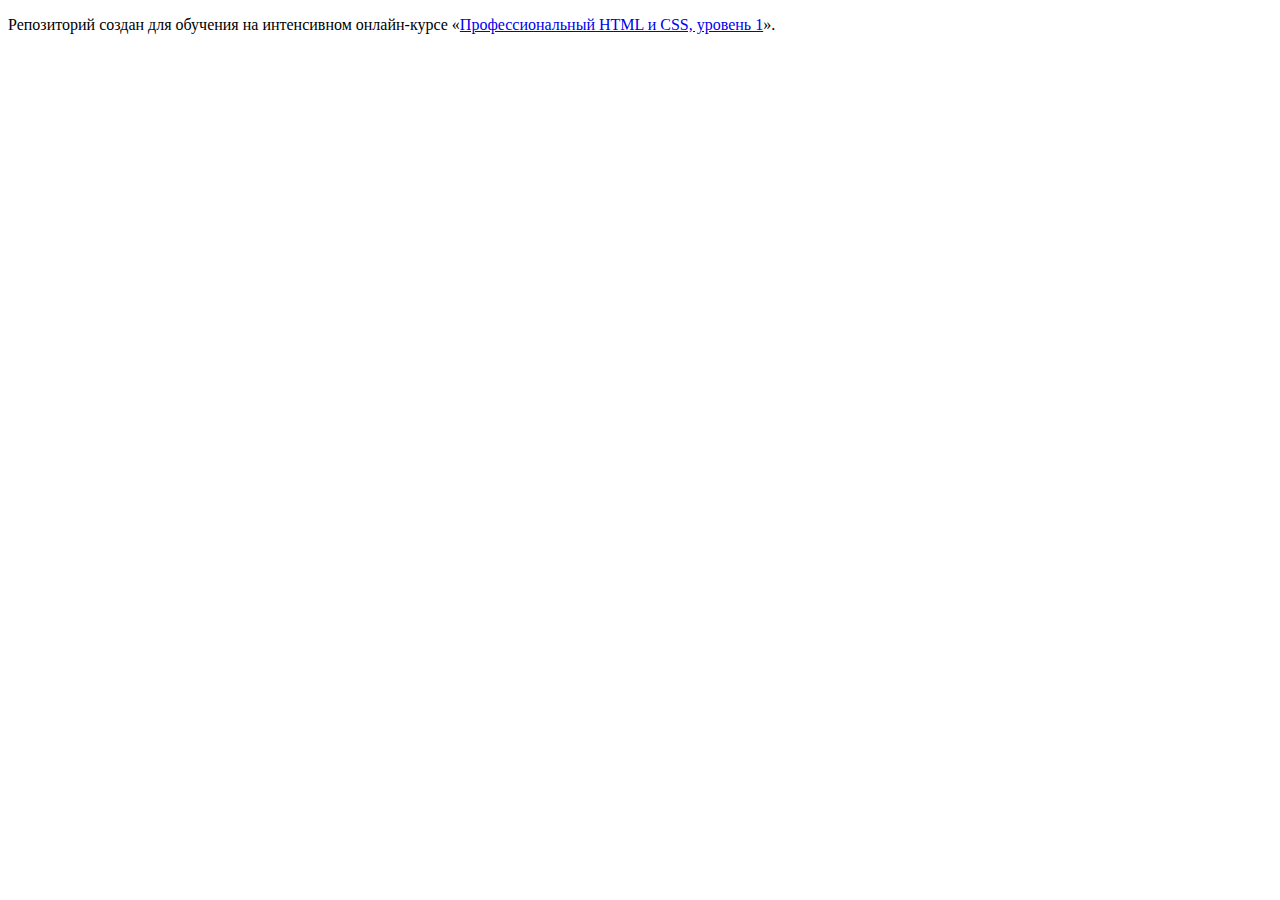
==== index.html @ 022cfa1a ":hatching_chick:" ====
<!DOCTYPE html>
<html lang="ru">
  <head>
    <meta charset="utf-8">
    <title>HTML Academy: Девайс</title>
  </head>
  <body>

    <p>Репозиторий создан для обучения на интенсивном онлайн‑курсе «<a href="https://htmlacademy.ru/intensive/htmlcss">Профессиональный HTML и CSS, уровень 1</a>».</p>

  </body>
</html>
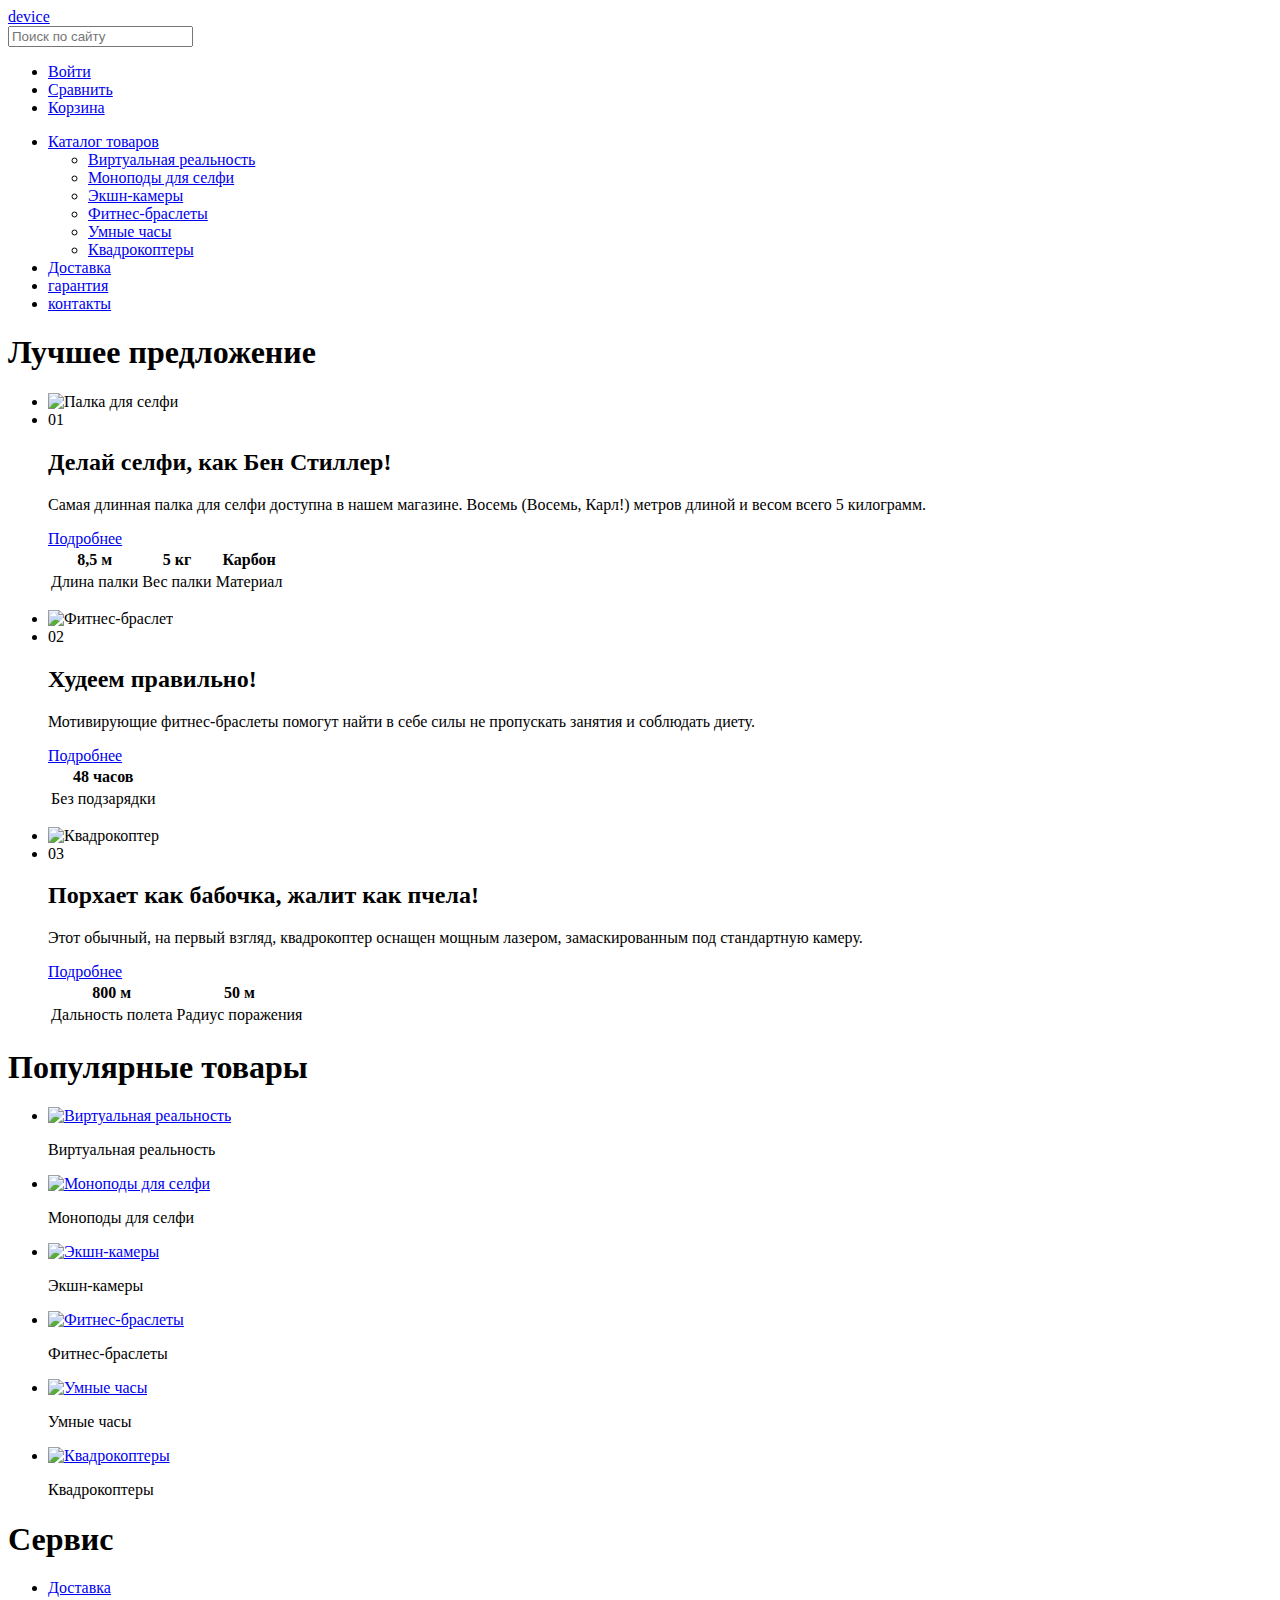
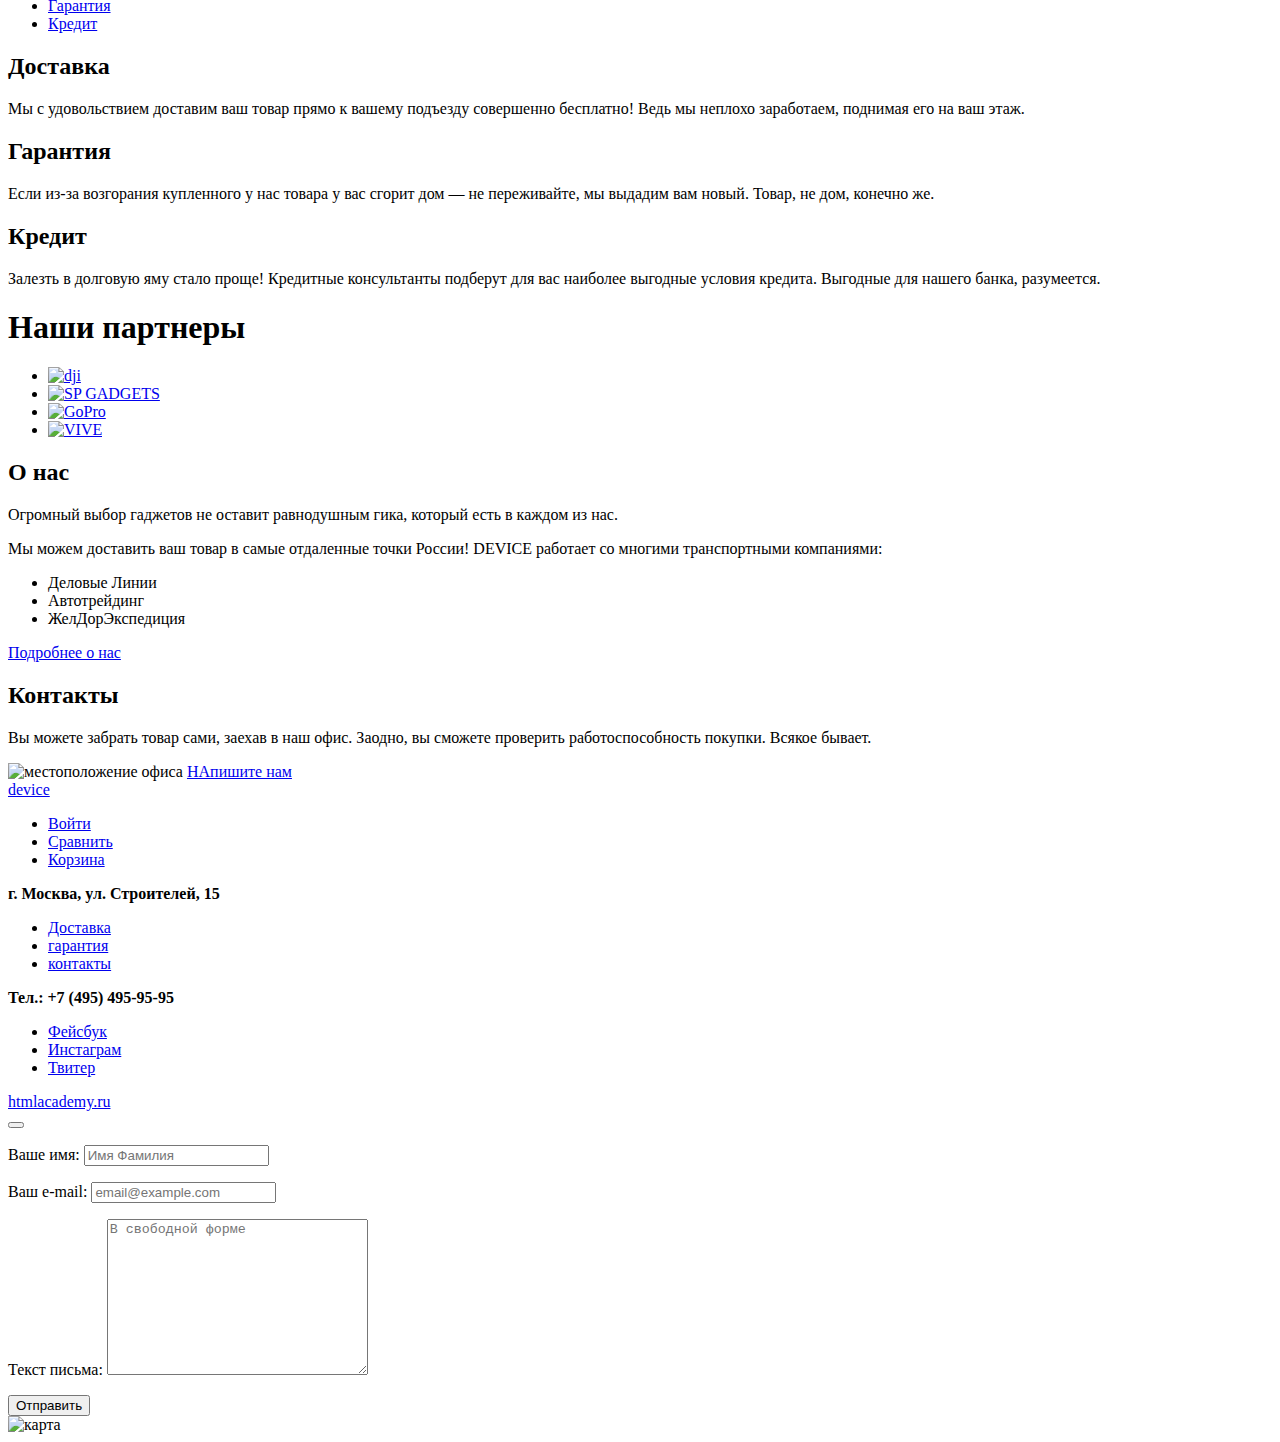
==== commit 69a0d205: "Сделал разметку главной страницы" ====
--- a/index.html
+++ b/index.html
@@ -1,12 +1,347 @@
 <!DOCTYPE html>
 <html lang="ru">
-  <head>
-    <meta charset="utf-8">
-    <title>HTML Academy: Девайс</title>
-  </head>
-  <body>
-
-    <p>Репозиторий создан для обучения на интенсивном онлайн‑курсе «<a href="https://htmlacademy.ru/intensive/htmlcss">Профессиональный HTML и CSS, уровень 1</a>».</p>
-
-  </body>
-</html>
+
+<head>
+  <meta charset="utf-8">
+  <title>HTML Academy: Девайс</title>
+</head>
+
+<body>
+  <header class="main-header">
+    <a class="main-header-logo" href="#">device</a>
+    <form class="header-seach" action="" method="POST">
+      <input type="search" name="search" placeholder="Поиск по сайту">
+    </form>
+    <div class="user-navigation-wrapper">
+      <ul class="user-navigation">
+        <li>
+          <a href="#">Войти</a>
+        </li>
+        <li>
+          <a href="#">Сравнить</a>
+        </li>
+        <li>
+          <a href="#">Корзина</a>
+        </li>
+      </ul>
+    </div>
+    <nav class="main-navigation">
+      <ul class="site-navigation">
+        <li>
+          <a href="catalog.html">Каталог товаров</a>
+          <div class="menu-catalog-wrapper">
+            <ul class="menu-catalog-list">
+              <li>
+                <a href="#">Виртуальная реальность</a>
+              </li>
+              <li>
+                <a href="#">Моноподы для селфи</a>
+              </li>
+              <li>
+                <a href="#">Экшн-камеры</a>
+              </li>
+            </ul>
+            <ul class="menu-catalog-list">
+              <li>
+                <a href="#">Фитнес-браслеты</a>
+              </li>
+              <li>
+                <a href="#">Умные часы</a>
+              </li>
+            </ul>
+            <ul class="menu-catalog-list">
+              <li>
+                <a href="#">Квадрокоптеры</a>
+              </li>
+            </ul>
+          </div>
+        </li>
+        <li>
+          <a href="delivery.html">Доставка</a>
+        </li>
+        <li>
+          <a href="warranty.html">гарантия</a>
+        </li>
+        <li>
+          <a href="contacts.html">контакты</a>
+        </li>
+      </ul>
+    </nav>
+  </header>
+  <main class="container">
+    <section class="best-offer">
+      <h1 class="visually-hidden">Лучшее предложение</h1>
+      <div class="slider slide-one">
+        <ul class="slide-list">
+          <li class="slide-item">
+            <img src="" width="" height="" alt="Палка для селфи">
+          </li>
+          <li class="slide-item">
+            <span class="slide-number">01</span>
+            <h2>Делай селфи, как Бен Стиллер! </h2>
+            <p>Самая длинная палка для селфи доступна в нашем магазине. Восемь (Восемь, Карл!) метров длиной и весом всего 5
+              килограмм.
+            </p>
+            <a class="button" href="#">Подробнее</a>
+            <table class="slide-item-options">
+              <tr>
+                <th>8,5 м</th>
+                <th>5 кг</th>
+                <th>Карбон</th>
+              </tr>
+              <tr>
+                <td>Длина палки</td>
+                <td>Вес палки</td>
+                <td>Материал</td>
+              </tr>
+            </table>
+          </li>
+        </ul>
+      </div>
+      <div class="slider slide-two">
+        <ul class="slide-list">
+          <li class="slide-item">
+            <img src="" width="" height="" alt="Фитнес-браслет">
+          </li>
+          <li class="slide-item">
+            <span class="slide-number">02</span>
+            <h2>Худеем правильно!</h2>
+            <p>Мотивирующие фитнес-браслеты помогут найти в себе силы не пропускать занятия и соблюдать диету.</p>
+            <a class="button" href="#">Подробнее</a>
+            <table class="slide-item-options">
+              <tr>
+                <th>48 часов</th>
+              </tr>
+              <tr>
+                <td>Без подзарядки</td>
+              </tr>
+            </table>
+          </li>
+        </ul>
+      </div>
+      <div class="slider slide-three">
+        <ul class="slide-list">
+          <li class="slide-item">
+            <img src="" width="" height="" alt="Квадрокоптер">
+          </li>
+          <li class="slide-item">
+            <span class="slide-number">03</span>
+            <h2>Порхает как бабочка, жалит как пчела!</h2>
+            <p>Этот обычный, на первый взгляд, квадрокоптер оснащен мощным лазером, замаскированным под стандартную камеру.</p>
+            <a class="button" href="#">Подробнее</a>
+            <table class="slide-item-options">
+              <tr>
+                <th>800 м</th>
+                <th>50 м</th>
+              </tr>
+              <tr>
+                <td>Дальность полета</td>
+                <td>Радиус поражения</td>
+              </tr>
+            </table>
+          </li>
+        </ul>
+      </div>
+    </section>
+    <section class="popular-products">
+      <h1 class="visually-hidden">Популярные товары</h1>
+      <ul class="popular-products-list">
+        <li class="popular-products-item">
+          <a class="popular-products-icon" href="#">
+            <img src="" width="" height="" alt="Виртуальная реальность">
+          </a>
+          <p>Виртуальная реальность</p>
+        </li>
+        <li class="popular-products-item">
+          <a class="popular-products-icon" href="#">
+            <img src="" width="" height="" alt="Моноподы для селфи">
+          </a>
+          <p>Моноподы для селфи</p>
+        </li>
+        <li class="popular-products-item">
+          <a class="popular-products-icon" href="#">
+            <img src="" width="" height="" alt="Экшн-камеры">
+          </a>
+          <p>Экшн-камеры</p>
+        </li>
+        <li class="popular-products-item">
+          <a class="popular-products-icon" href="#">
+            <img src="" width="" height="" alt="Фитнес-браслеты">
+          </a>
+          <p>Фитнес-браслеты</p>
+        </li>
+        <li class="popular-products-item">
+          <a class="popular-products-icon" href="#">
+            <img src="" width="" height="" alt="Умные часы">
+          </a>
+          <p>Умные часы</p>
+        </li>
+        <li class="popular-products-item">
+          <a class="popular-products-icon" href="#">
+            <img src="" width="" height="" alt="Квадрокоптеры">
+          </a>
+          <p>Квадрокоптеры</p>
+        </li>
+      </ul>
+    </section>
+
+    <section class="services">
+      <h1 class="visually-hidden">Сервис</h1>
+      <ul class="services-list">
+        <li>
+          <a class="button" href="#">Доставка</a>
+        </li>
+        <li>
+          <a class="button" href="#">Гарантия</a>
+        </li>
+        <li>
+          <a class="button" href="#">Кредит</a>
+        </li>
+      </ul>
+      <div class="services-slide delivery">
+        <h2>Доставка</h2>
+        <p>Мы с удовольствием доставим ваш товар прямо к вашему подъезду совершенно бесплатно! Ведь мы неплохо заработаем, поднимая
+          его на ваш этаж.</p>
+      </div>
+      <div class="services-slide warranty">
+        <h2>Гарантия</h2>
+        <p>Если из-за возгорания купленного у нас товара у вас сгорит дом — не переживайте, мы выдадим вам новый. Товар, не
+          дом, конечно же.</p>
+      </div>
+      <div class="services-slide credic">
+        <h2>Кредит</h2>
+        <p>Залезть в долговую яму стало проще! Кредитные консультанты подберут для вас наиболее выгодные условия кредита. Выгодные
+          для нашего банка, разумеется.</p>
+      </div>
+    </section>
+
+    <section class="partners">
+      <h1 class="visually-hidden">Наши партнеры</h1>
+      <ul class="partners-list">
+        <li>
+          <a href="#">
+            <img src="" width="" height="" alt="dji">
+          </a>
+        </li>
+        <li>
+          <a href="#">
+            <img src="" width="" height="" alt="SP GADGETS">
+          </a>
+        </li>
+        <li>
+          <a href="#">
+            <img src="" width="" height="" alt="GoPro">
+          </a>
+        </li>
+        <li>
+          <a href="#">
+            <img src="" width="" height="" alt="VIVE">
+          </a>
+        </li>
+      </ul>
+    </section>
+
+    <div class="index-column">
+      <section class="about-us">
+        <h2>О нас</h2>
+        <p>Огромный выбор гаджетов не оставит равнодушным гика, который есть в каждом из нас.</p>
+        <p>Мы можем доставить ваш товар в самые отдаленные точки России! DEVICE работает со многими транспортными компаниями:</p>
+        <ul class="about-us-delivery">
+          <li>Деловые Линии</li>
+          <li>Автотрейдинг</li>
+          <li>ЖелДорЭкспедиция</li>
+        </ul>
+        <a class="button" href="aboutus.html">Подробнее о нас</a>
+      </section>
+      <section class="contacts">
+        <h2>Контакты</h2>
+        <p>Вы можете забрать товар сами, заехав в наш офис. Заодно, вы сможете проверить работоспособность покупки. Всякое бывает.</p>
+        <img src="" width="" height="" alt="местоположение офиса">
+        <a class="button" href="contacts.html">НАпишите нам</a>
+      </section>
+    </div>
+
+    <footer class="main-footer">
+      <div class="footer-wrapper">
+        <a class="footer-logo" href="#">device</a>
+        <ul class="user-navigation-footer">
+          <li>
+            <a href="#">Войти</a>
+          </li>
+          <li>
+            <a href="#">Сравнить</a>
+          </li>
+          <li>
+            <a href="#">Корзина</a>
+          </li>
+        </ul>
+      </div>
+      <div class="footer-wrapper">
+        <b class="contacts-footer">г. Москва, ул. Строителей, 15</b>
+        <ul class="site-navigation-footer">
+          <li>
+            <a href="delivery.html">Доставка</a>
+          </li>
+          <li>
+            <a href="warranty.html">гарантия</a>
+          </li>
+          <li>
+            <a href="contacts.html">контакты</a>
+          </li>
+        </ul>
+        <b class="phone-footer">Тел.: +7 (495) 495-95-95</b>
+      </div>
+      <div class="footer-wrapper">
+        <span class="decorative-line"></span>
+        <ul>
+          <li>
+            <a class="social-button" href="#">
+              <span class="visually-hidden">Фейсбук</span>
+
+            </a>
+          </li>
+          <li>
+            <a class="social-button" href="#">
+              <span class="visually-hidden">Инстаграм</span>
+            </a>
+          </li>
+          <li>
+            <a class="social-button" href="#">
+              <span class="visually-hidden">Твитер</span>
+            </a>
+          </li>
+        </ul>
+        <a class="copyright-icon" href="https://htmlacademy.ru">htmlacademy.ru</a>
+      </div>
+
+    </footer>
+
+
+    <section class="modal modal-write-us">
+      <button type="submit"></button>
+      <form class="write-us" action="https://echos.htmlacademy.ru" method="POST">
+        <p>
+          <label for="name">Ваше имя:</label>
+          <input type="text" name="name" id="name" placeholder="Имя Фамилия">
+        </p>
+        <p>
+          <label for="email">Ваш e-mail:</label>
+          <input type="email" name="email" id="email" placeholder="email@example.com">
+        </p>
+        <p>
+          <label for="latter">Текст письма:</label>
+          <textarea name="latter" id="latter" cols="30" rows="10" placeholder="В свободной форме"></textarea>
+        </p>
+      </form>
+      <button class="button" type="submit">Отправить</button>
+    </section>
+
+    <section class="modal popup-map">
+      <img src="" width="" height="" alt="карта">
+    </section>
+
+
+  </main>
+</body>
+
+</html>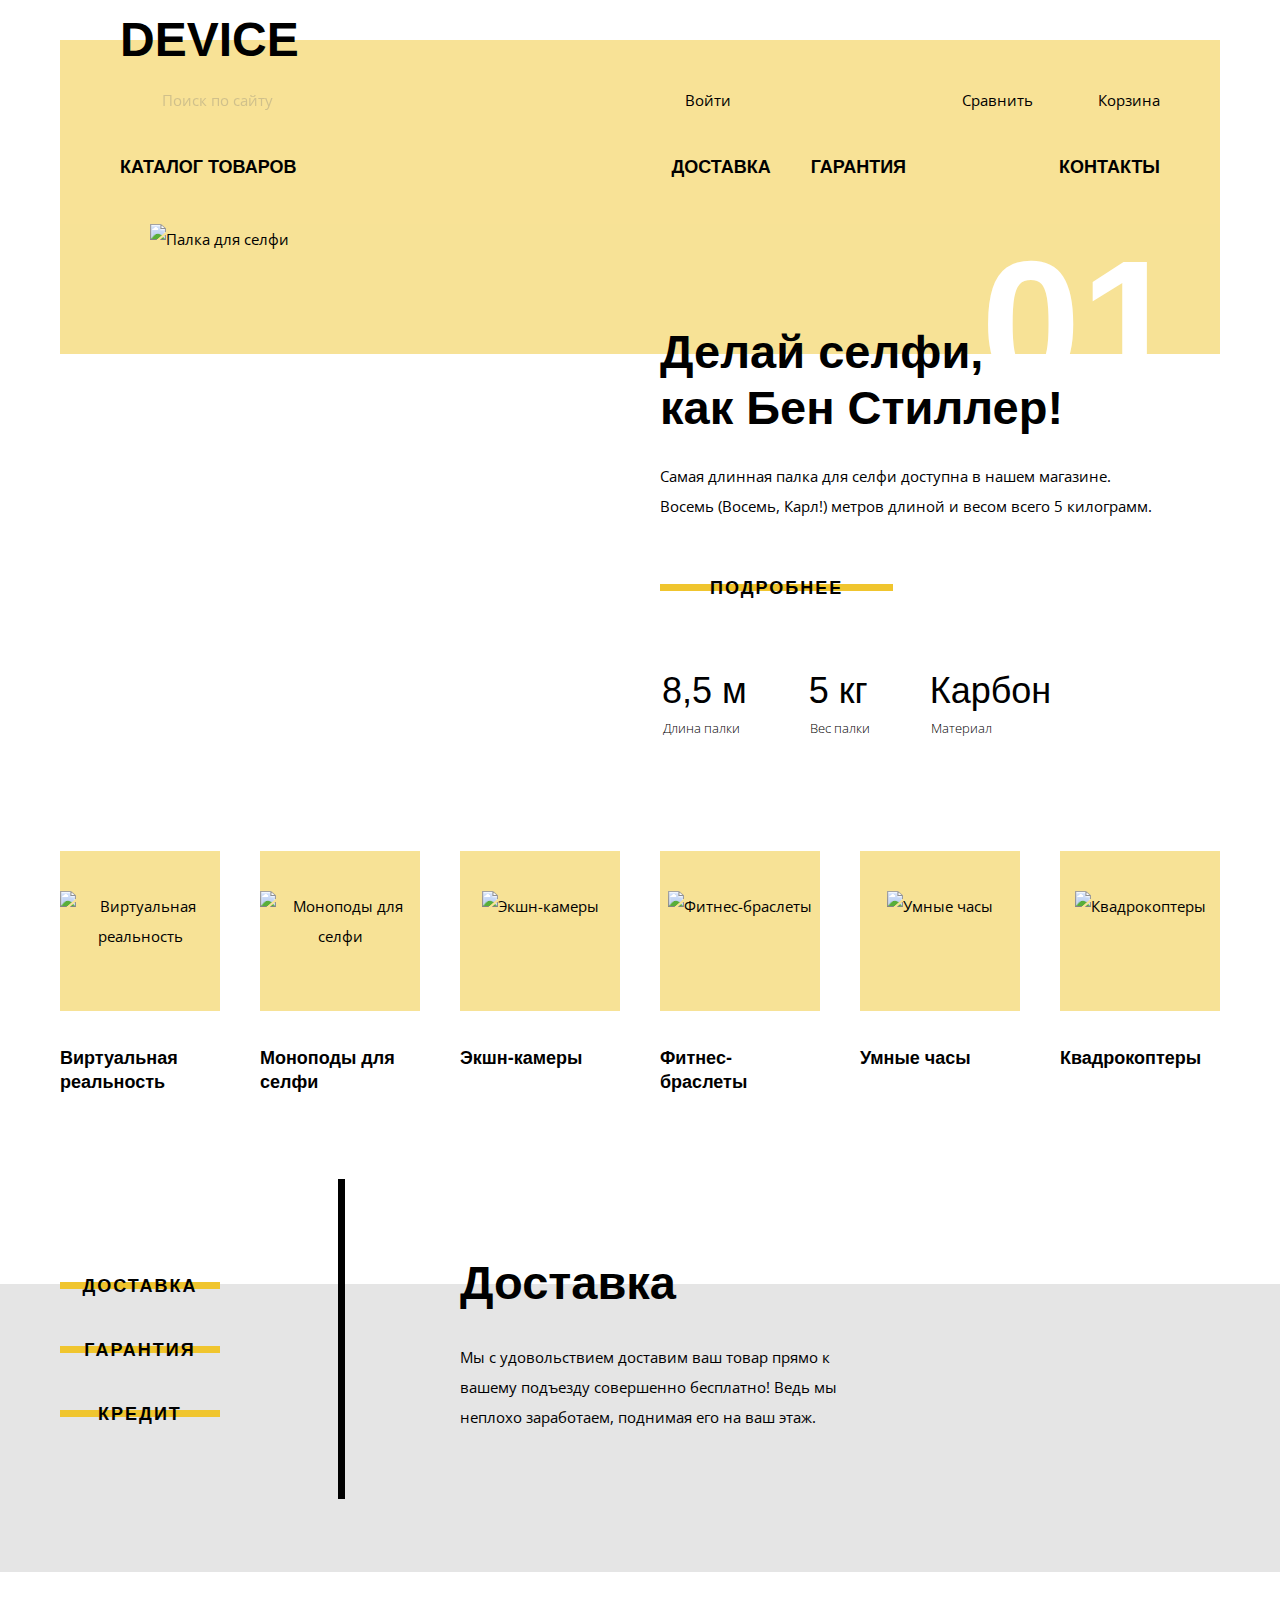
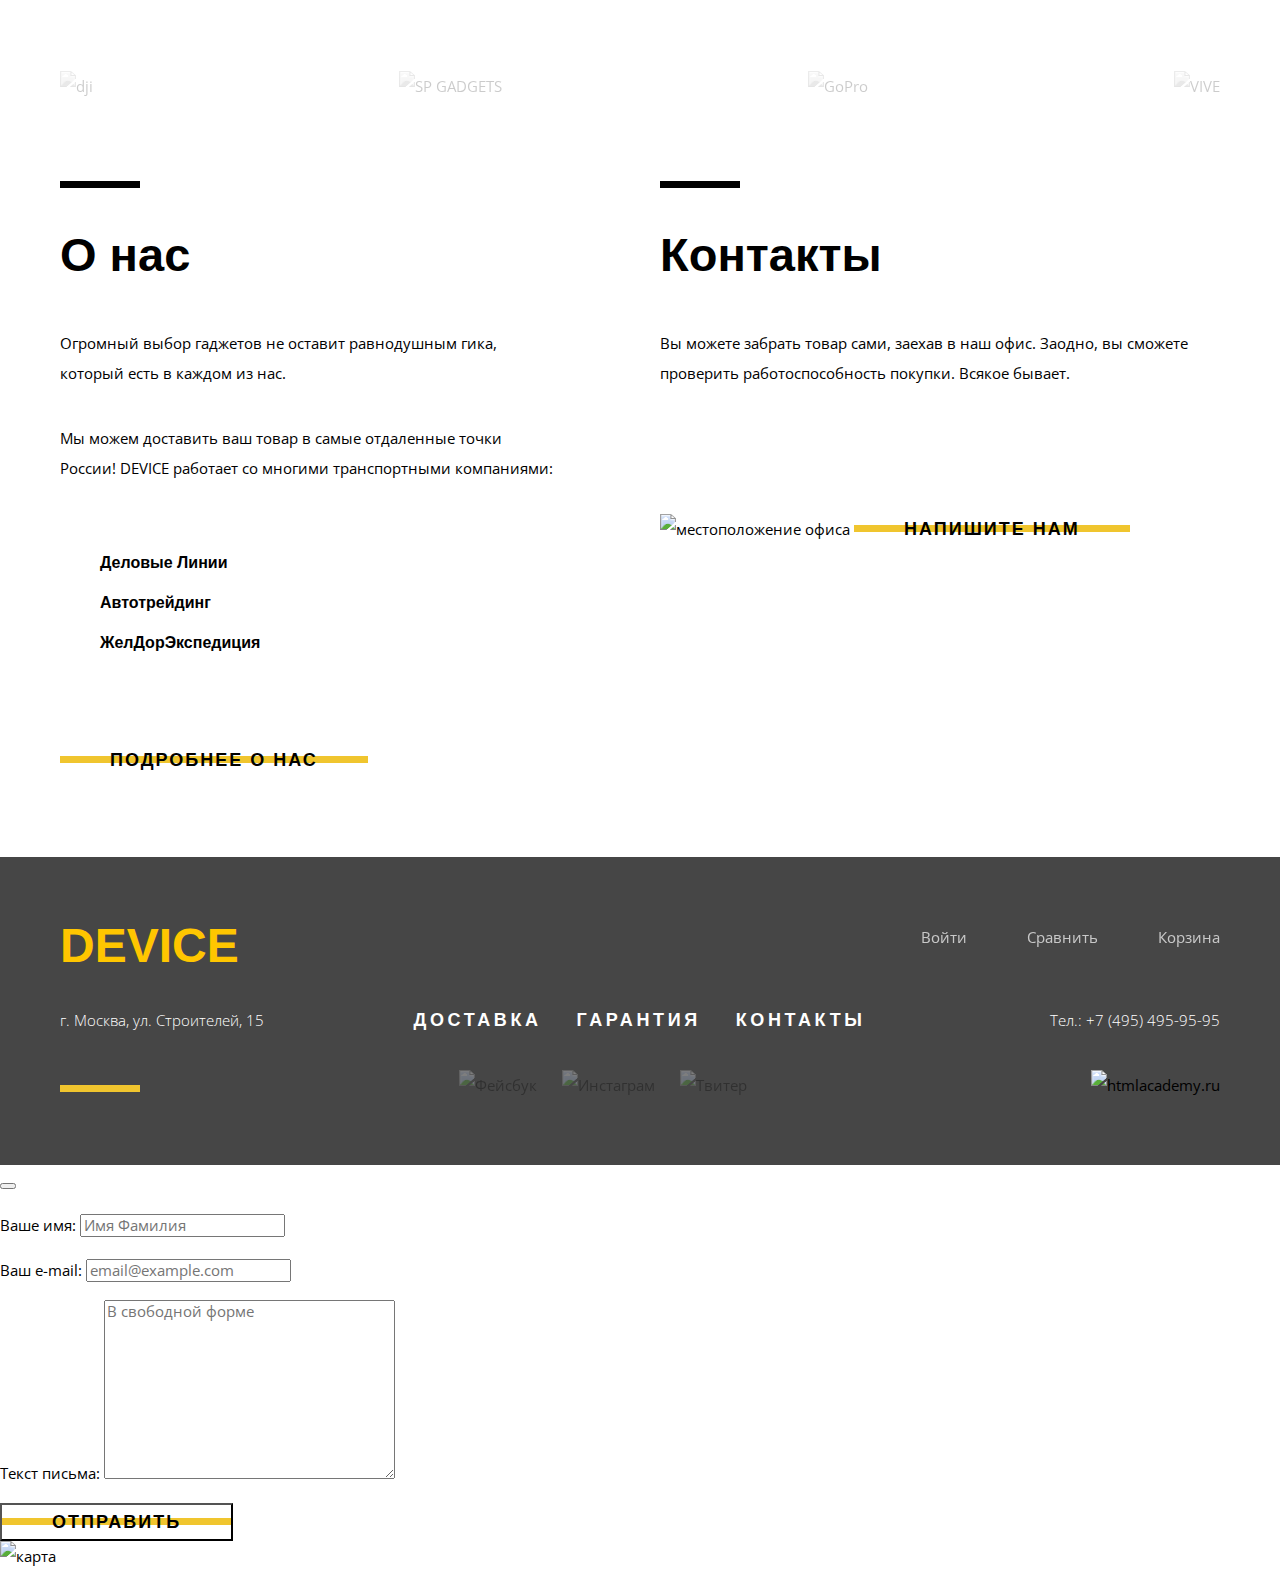
==== commit faa22e3c: "Сделал стилизацию каталога" ====
--- a/index.html
+++ b/index.html
@@ -4,81 +4,86 @@
 <head>
   <meta charset="utf-8">
   <title>HTML Academy: Девайс</title>
+  <link href="https://fonts.googleapis.com/css?family=Open+Sans:300,400&amp;subset=cyrillic" rel="stylesheet">
+  <link href="css/normalize.css" rel="stylesheet">
+  <link href="css/style.css" rel="stylesheet">
 </head>
 
 <body>
-  <header class="main-header">
-    <a class="main-header-logo" href="#">device</a>
-    <form class="header-seach" action="" method="POST">
-      <input type="search" name="search" placeholder="Поиск по сайту">
-    </form>
-    <div class="user-navigation-wrapper">
-      <ul class="user-navigation">
-        <li>
-          <a href="#">Войти</a>
-        </li>
-        <li>
-          <a href="#">Сравнить</a>
-        </li>
-        <li>
-          <a href="#">Корзина</a>
-        </li>
-      </ul>
-    </div>
-    <nav class="main-navigation">
-      <ul class="site-navigation">
-        <li>
-          <a href="catalog.html">Каталог товаров</a>
-          <div class="menu-catalog-wrapper">
-            <ul class="menu-catalog-list">
-              <li>
-                <a href="#">Виртуальная реальность</a>
-              </li>
-              <li>
-                <a href="#">Моноподы для селфи</a>
-              </li>
-              <li>
-                <a href="#">Экшн-камеры</a>
-              </li>
-            </ul>
-            <ul class="menu-catalog-list">
-              <li>
-                <a href="#">Фитнес-браслеты</a>
-              </li>
-              <li>
-                <a href="#">Умные часы</a>
-              </li>
-            </ul>
-            <ul class="menu-catalog-list">
-              <li>
-                <a href="#">Квадрокоптеры</a>
-              </li>
-            </ul>
-          </div>
-        </li>
-        <li>
-          <a href="delivery.html">Доставка</a>
-        </li>
-        <li>
-          <a href="warranty.html">гарантия</a>
-        </li>
-        <li>
-          <a href="contacts.html">контакты</a>
-        </li>
-      </ul>
-    </nav>
-  </header>
-  <main class="container">
-    <section class="best-offer">
-      <h1 class="visually-hidden">Лучшее предложение</h1>
-      <div class="slider slide-one">
-        <ul class="slide-list">
-          <li class="slide-item">
-            <img src="" width="" height="" alt="Палка для селфи">
-          </li>
-          <li class="slide-item">
-            <span class="slide-number">01</span>
-            <h2>Делай селфи, как Бен Стиллер! </h2>
+  <div class="container">
+    <header class="main-header">
+      <a class="main-header-logo">device</a>
+      <div class="user-navigation-wrapper">
+        <form class="header-seach" action="https://echos.htmlacademy.ru" method="POST">
+          <input type="search" name="search" placeholder="Поиск по сайту">
+        </form>
+        <ul class="user-navigation">
+          <li>
+            <a href="#">Войти</a>
+          </li>
+          <li>
+            <a href="#">Сравнить</a>
+          </li>
+          <li>
+            <a href="#">Корзина</a>
+          </li>
+        </ul>
+      </div>
+      <nav class="main-navigation">
+        <ul class="site-navigation">
+          <li class="menu">
+            <a href="catalog.html">Каталог товаров</a>
+            <div class="menu-catalog-wrapper">
+              <ul class="menu-catalog-list">
+                <li>
+                  <a href="catalog.html">Виртуальная реальность</a>
+                </li>
+                <li>
+                  <a href="catalog.html">Моноподы для селфи</a>
+                </li>
+                <li>
+                  <a href="catalog.html">Экшн-камеры</a>
+                </li>
+              </ul>
+              <ul class="menu-catalog-list">
+                <li>
+                  <a href="catalog.html">Фитнес-браслеты</a>
+                </li>
+                <li>
+                  <a href="catalog.html">Умные часы</a>
+                </li>
+              </ul>
+              <ul class="menu-catalog-list">
+                <li>
+                  <a href="catalog.html">Квадрокоптеры</a>
+                </li>
+              </ul>
+            </div>
+          </li>
+          <li>
+            <a href="delivery.html">Доставка</a>
+          </li>
+          <li>
+            <a href="warranty.html">гарантия</a>
+          </li>
+          <li>
+            <a href="contacts.html">контакты</a>
+          </li>
+        </ul>
+      </nav>
+    </header>
+    <main>
+      <h1 class="visually-hidden">Интернет магазин гаджетов</h1>
+      <section class="best-offer">
+        <h2 class="visually-hidden">Лучшее предложение</h2>
+        <div class="slider slide-one">
+          <div class="slide-item">
+            <img src="img/slider-1.jpeg" width="384" height="486" alt="Палка для селфи">
+          </div>
+          <div class="slide-item">
+            <span>01</span>
+            <h2>Делай селфи,
+              <br> как Бен Стиллер! </h2>
             <p>Самая длинная палка для селфи доступна в нашем магазине. Восемь (Восемь, Карл!) метров длиной и весом всего 5
               килограмм.
             </p>
@@ -95,17 +100,16 @@
                 <td>Материал</td>
               </tr>
             </table>
-          </li>
-        </ul>
-      </div>
-      <div class="slider slide-two">
-        <ul class="slide-list">
-          <li class="slide-item">
-            <img src="" width="" height="" alt="Фитнес-браслет">
-          </li>
-          <li class="slide-item">
+          </div>
+        </div>
+        <div class="slider slide-two">
+          <div class="slide-item">
+            <img src="img/slider-2.jpeg" width="345" height="485" alt="Фитнес-браслет">
+          </div>
+          <div class="slide-item">
             <span class="slide-number">02</span>
-            <h2>Худеем правильно!</h2>
+            <h2>Худеем
+              <br>правильно!</h2>
             <p>Мотивирующие фитнес-браслеты помогут найти в себе силы не пропускать занятия и соблюдать диету.</p>
             <a class="button" href="#">Подробнее</a>
             <table class="slide-item-options">
@@ -116,15 +120,13 @@
                 <td>Без подзарядки</td>
               </tr>
             </table>
-          </li>
-        </ul>
-      </div>
-      <div class="slider slide-three">
-        <ul class="slide-list">
-          <li class="slide-item">
-            <img src="" width="" height="" alt="Квадрокоптер">
-          </li>
-          <li class="slide-item">
+          </div>
+        </div>
+        <div class="slider slide-three">
+          <div class="slide-item">
+            <img src="img/slider-3.jpeg" width="526" height="334" alt="Квадрокоптер">
+          </div>
+          <div class="slide-item">
             <span class="slide-number">03</span>
             <h2>Порхает как бабочка, жалит как пчела!</h2>
             <p>Этот обычный, на первый взгляд, квадрокоптер оснащен мощным лазером, замаскированным под стандартную камеру.</p>
@@ -139,63 +141,65 @@
                 <td>Радиус поражения</td>
               </tr>
             </table>
-          </li>
-        </ul>
-      </div>
-    </section>
-    <section class="popular-products">
-      <h1 class="visually-hidden">Популярные товары</h1>
-      <ul class="popular-products-list">
-        <li class="popular-products-item">
-          <a class="popular-products-icon" href="#">
-            <img src="" width="" height="" alt="Виртуальная реальность">
-          </a>
-          <p>Виртуальная реальность</p>
-        </li>
-        <li class="popular-products-item">
-          <a class="popular-products-icon" href="#">
-            <img src="" width="" height="" alt="Моноподы для селфи">
-          </a>
-          <p>Моноподы для селфи</p>
-        </li>
-        <li class="popular-products-item">
-          <a class="popular-products-icon" href="#">
-            <img src="" width="" height="" alt="Экшн-камеры">
-          </a>
-          <p>Экшн-камеры</p>
-        </li>
-        <li class="popular-products-item">
-          <a class="popular-products-icon" href="#">
-            <img src="" width="" height="" alt="Фитнес-браслеты">
-          </a>
-          <p>Фитнес-браслеты</p>
-        </li>
-        <li class="popular-products-item">
-          <a class="popular-products-icon" href="#">
-            <img src="" width="" height="" alt="Умные часы">
-          </a>
-          <p>Умные часы</p>
-        </li>
-        <li class="popular-products-item">
-          <a class="popular-products-icon" href="#">
-            <img src="" width="" height="" alt="Квадрокоптеры">
-          </a>
-          <p>Квадрокоптеры</p>
-        </li>
-      </ul>
-    </section>
-
-    <section class="services">
-      <h1 class="visually-hidden">Сервис</h1>
+          </div>
+        </div>
+      </section>
+      <section class="popular-products">
+        <h2 class="visually-hidden">Популярные товары</h2>
+        <ul class="popular-products-list">
+          <li class="popular-products-item">
+            <a class="popular-products-icon" href="catalog.html">
+              <img src="svg/popular-1.svg" width="97" height="55" alt="Виртуальная реальность">
+            </a>
+            <p>Виртуальная реальность</p>
+          </li>
+          <li class="popular-products-item">
+            <a class="popular-products-icon" href="catalog.html">
+              <img src="svg/popular-2.svg" width="86" height="117" alt="Моноподы для селфи">
+            </a>
+            <p>Моноподы для селфи</p>
+          </li>
+          <li class="popular-products-item">
+            <a class="popular-products-icon" href="catalog.html">
+              <img src="svg/popular-3.svg" width="71" height="87" alt="Экшн-камеры">
+            </a>
+            <p>Экшн-камеры</p>
+          </li>
+          <li class="popular-products-item">
+            <a class="popular-products-icon" href="catalog.html">
+              <img src="svg/popular-4.svg" width="107" height="65" alt="Фитнес-браслеты">
+            </a>
+            <p>Фитнес-браслеты</p>
+          </li>
+          <li class="popular-products-item">
+            <a class="popular-products-icon" href="#">
+              <img src="svg/popular-5.svg" width="56" height="98" alt="Умные часы">
+            </a>
+            <p>Умные часы</p>
+          </li>
+          <li class="popular-products-item">
+            <a class="popular-products-icon" href="#">
+              <img src="svg/popular-6.svg" width="132" height="69" alt="Квадрокоптеры">
+            </a>
+            <p>Квадрокоптеры</p>
+          </li>
+        </ul>
+      </section>
+  </div>
+
+
+  <section class="services">
+    <h2 class="visually-hidden">Сервис</h2>
+    <div class="container services-wrapper">
       <ul class="services-list">
-        <li>
-          <a class="button" href="#">Доставка</a>
-        </li>
-        <li>
-          <a class="button" href="#">Гарантия</a>
-        </li>
-        <li>
-          <a class="button" href="#">Кредит</a>
+        <li class="services-item">
+          <a class="button" href="delivery.html">Доставка</a>
+        </li>
+        <li class="services-item">
+          <a class="button" href="warranty.html">Гарантия</a>
+        </li>
+        <li class="services-item">
+          <a class="button" href="credit.html">Кредит</a>
         </li>
       </ul>
       <div class="services-slide delivery">
@@ -213,39 +217,43 @@
         <p>Залезть в долговую яму стало проще! Кредитные консультанты подберут для вас наиболее выгодные условия кредита. Выгодные
           для нашего банка, разумеется.</p>
       </div>
-    </section>
-
+  </section>
+  <div class="container">
     <section class="partners">
-      <h1 class="visually-hidden">Наши партнеры</h1>
+      <h2 class="visually-hidden">Наши партнеры</h2>
       <ul class="partners-list">
         <li>
-          <a href="#">
-            <img src="" width="" height="" alt="dji">
+          <a href="www.dji.com">
+            <img class="partners-logo" src="img/logo1.png" width="260" height="100" alt="dji">
           </a>
         </li>
         <li>
-          <a href="#">
-            <img src="" width="" height="" alt="SP GADGETS">
+          <a href="http://www.sp-gadgets.com/">
+            <img class="partners-logo" src="img/logo2.png" width="260" height="100" alt="SP GADGETS">
           </a>
         </li>
         <li>
-          <a href="#">
-            <img src="" width="" height="" alt="GoPro">
+          <a href="gopro.com">
+            <img class="partners-logo" src="img/logo3.png" width="260" height="100" alt="GoPro">
           </a>
         </li>
         <li>
-          <a href="#">
-            <img src="" width="" height="" alt="VIVE">
+          <a href="https://www.vive.com">
+            <img class="partners-logo" src="img/logo4.png" width="260" height="100" alt="VIVE">
           </a>
         </li>
       </ul>
     </section>
-
+  </div>
+
+  <div class="container">
     <div class="index-column">
       <section class="about-us">
         <h2>О нас</h2>
-        <p>Огромный выбор гаджетов не оставит равнодушным гика, который есть в каждом из нас.</p>
-        <p>Мы можем доставить ваш товар в самые отдаленные точки России! DEVICE работает со многими транспортными компаниями:</p>
+        <p>Огромный выбор гаджетов не оставит равнодушным гика,
+          <br> который есть в каждом из нас.</p>
+        <p>Мы можем доставить ваш товар в самые отдаленные точки
+          <br> России! DEVICE работает со многими транспортными компаниями:</p>
         <ul class="about-us-delivery">
           <li>Деловые Линии</li>
           <li>Автотрейдинг</li>
@@ -255,15 +263,19 @@
       </section>
       <section class="contacts">
         <h2>Контакты</h2>
-        <p>Вы можете забрать товар сами, заехав в наш офис. Заодно, вы сможете проверить работоспособность покупки. Всякое бывает.</p>
-        <img src="" width="" height="" alt="местоположение офиса">
+        <p>Вы можете забрать товар сами, заехав в наш офис. Заодно, вы сможете проверить работоспособность покупки. Всякое бывает.
+        </p>
+        <img src="img/map.jpeg" width="560" height="222" alt="местоположение офиса">
         <a class="button" href="contacts.html">НАпишите нам</a>
       </section>
     </div>
-
-    <footer class="main-footer">
+  </div>
+  </main>
+
+  <footer class="main-footer">
+    <div class="container">
       <div class="footer-wrapper">
-        <a class="footer-logo" href="#">device</a>
+        <a class="footer-logo" href="index.html">device</a>
         <ul class="user-navigation-footer">
           <li>
             <a href="#">Войти</a>
@@ -293,55 +305,57 @@
       </div>
       <div class="footer-wrapper">
         <span class="decorative-line"></span>
-        <ul>
+        <ul class="social">
           <li>
             <a class="social-button" href="#">
               <span class="visually-hidden">Фейсбук</span>
-
+              <img src="svg/fb.svg" width="32" height="32" alt="Фейсбук">
             </a>
           </li>
           <li>
             <a class="social-button" href="#">
               <span class="visually-hidden">Инстаграм</span>
+              <img src="svg/instagram.svg" width="32" height="32" alt="Инстаграм">
             </a>
           </li>
           <li>
             <a class="social-button" href="#">
               <span class="visually-hidden">Твитер</span>
-            </a>
-          </li>
-        </ul>
-        <a class="copyright-icon" href="https://htmlacademy.ru">htmlacademy.ru</a>
-      </div>
-
-    </footer>
-
-
-    <section class="modal modal-write-us">
-      <button type="submit"></button>
-      <form class="write-us" action="https://echos.htmlacademy.ru" method="POST">
-        <p>
-          <label for="name">Ваше имя:</label>
-          <input type="text" name="name" id="name" placeholder="Имя Фамилия">
-        </p>
-        <p>
-          <label for="email">Ваш e-mail:</label>
-          <input type="email" name="email" id="email" placeholder="email@example.com">
-        </p>
-        <p>
-          <label for="latter">Текст письма:</label>
-          <textarea name="latter" id="latter" cols="30" rows="10" placeholder="В свободной форме"></textarea>
-        </p>
-      </form>
-      <button class="button" type="submit">Отправить</button>
-    </section>
-
-    <section class="modal popup-map">
-      <img src="" width="" height="" alt="карта">
-    </section>
-
-
-  </main>
+              <img src="svg/twitter.svg" width="32" height="32" alt="Твитер">
+            </a>
+          </li>
+        </ul>
+        <a class="copyright-icon" href="https://htmlacademy.ru/intensive/htmlcss">
+          <img src="svg/logo-html.svg" width="27" height="35" alt="htmlacademy.ru">
+        </a>
+      </div>
+    </div>
+  </footer>
+
+
+
+  <section class="modal modal-write-us">
+    <button type="submit"></button>
+    <form class="write-us" action="https://echos.htmlacademy.ru" method="POST">
+      <p>
+        <label for="name">Ваше имя:</label>
+        <input type="text" name="name" id="name" placeholder="Имя Фамилия">
+      </p>
+      <p>
+        <label for="email">Ваш e-mail:</label>
+        <input type="email" name="email" id="email" placeholder="email@example.com">
+      </p>
+      <p>
+        <label for="latter">Текст письма:</label>
+        <textarea name="latter" id="latter" cols="30" rows="10" placeholder="В свободной форме"></textarea>
+      </p>
+    </form>
+    <button class="button" type="submit">Отправить</button>
+  </section>
+
+  <section class="modal popup-map">
+    <img src="" width="" height="" alt="карта">
+  </section>
 </body>
 
 </html>--- a/css/style.css
+++ b/css/style.css
@@ -0,0 +1,1362 @@
+body {
+    margin: 0;
+    padding: 0;
+
+    font-family: "Open Sans", "Arial", sans-serif;
+    font-size: 15px;
+    line-height: 30px;
+    font-weight: 400;
+    color: #000000;
+}
+
+a {
+    color: #000000;
+    text-decoration: none;
+}
+
+img {
+max-width: 100%;
+height: auto;
+}
+
+@font-face {
+    font-family: "Gilroy"; /* Гарнитура шрифта */
+    src: url(../fonts/gilroy/Gilroylight.ttf);
+    font-weight: 300; /* Путь к файлу со шрифтом */
+   }
+
+@font-face {
+    font-family: "Gilroy"; /* Гарнитура шрифта */
+    src: url(../fonts/gilroy/Gilroyextrabold.ttf); /* Путь к файлу со шрифтом */
+    font-weight: 700;
+}
+
+.visually-hidden:not(:focus):not(:active),
+input[type="checkbox"].visually-hidden,
+input[type="radio"].visually-hidden {
+position: absolute;
+
+width: 1px;
+height: 1px;
+margin: -1px;
+border: 0;
+padding: 0;
+
+white-space: nowrap;
+
+clip-path: inset(100%);
+clip:rect(0 0 0 0);
+overflow: hidden;
+}
+
+.container {
+    width: 1160px;
+    margin: 0 auto;
+    padding: 0 10px;
+}
+
+.button {
+    position: relative;
+    display: inline-block;
+    margin: 0;
+    padding: 5px 50px;
+
+    z-index: 1;
+
+    font-family: "Gilroy", "Arial", sans-serif;
+    font-size: 18px;
+    line-height: 24px;
+    letter-spacing: 2px;
+    font-weight: 700;
+    text-transform: uppercase; 
+
+    background: linear-gradient(transparent 13px, #f0c52e 13px, #f0c52e 20px, transparent 20px );
+}
+
+
+.button:hover {
+    background: #f0c52e;
+}
+
+.button:active {
+    color: rgba(0, 0, 0, 0.3);
+}
+
+.main-header {
+    position: relative;
+    margin: 0;
+    margin-top: 40px;
+    padding: 45px 60px;
+
+    background-color: #f8e296;
+}
+
+.main-header-logo {
+    position: absolute;
+    top:-24px;
+    left: 60px;
+
+    font-family: "Gilroy", "Arial", sans-serif;
+    font-size: 48px;
+    line-height: 48px;
+    font-weight: 700;
+    text-transform: uppercase;
+}
+
+.main-header-logo:hover {
+    opacity: 0.6;
+}
+
+.main-header-logo:active {
+    opacity: 0.3;
+}
+
+.header-seach {
+    position: relative;
+    margin: 0;
+    margin-left: 40px;
+    padding: 0;
+}
+
+.header-seach::after {
+    content: "";
+
+    position: absolute;
+    width: 15px;
+    height: 15px;
+    top: 8px;
+    left: -35px;
+
+    background-image: url("../svg/search.svg");
+    background-repeat: no-repeat;
+}
+
+
+.header-seach input {
+    opacity: 0.3;
+
+    background-color: #f8e296;
+    border: none;
+}
+
+
+.header-seach input:hover{
+    opacity: 1;
+}
+
+
+.user-navigation-wrapper {
+    display: flex;
+    margin: 0;
+    padding: 0;
+    justify-content: space-between;
+}
+
+.user-navigation {
+    display: flex;
+    width: 500px;
+    margin: 0;
+    padding: 0;
+
+    list-style: none;
+}
+
+.user-navigation li {
+    position: relative;
+    margin: 0;
+    padding: 0;
+    padding-left: 25px;
+}
+
+.user-navigation-link-exit {
+    margin-left: 20px;
+
+    opacity: 0.3;
+}
+
+.user-navigation li:first-child::after {
+    content: "";
+    
+    position: absolute;
+    width: 13px;
+    height: 12px;
+    top: 9px;
+    left: 0;
+    
+    background-image: url("../svg/user.svg");
+    background-repeat: no-repeat;
+}
+
+.user-navigation li:nth-child(2)::after {
+    content: "";
+    
+    position: absolute;
+    width: 10px;
+    height: 10px;
+    top: 11px;
+    left: 2px;
+    
+    background-image: url("../svg/compare.svg");
+    background-repeat: no-repeat;
+}
+
+.user-navigation li:last-child::after {
+    content: "";
+    
+    position: absolute;
+    width: 12px;
+    height: 12px;
+    top: 9px;
+    left: 0;
+    
+    background-image: url("../svg/cart.svg");
+    background-repeat: no-repeat;
+}
+
+.user-navigation li:nth-of-type(2) {
+    margin-left: auto;
+    margin-right: 40px;
+}
+
+.main-navigation {
+    margin:  0;
+    padding: 0;
+}
+
+.site-navigation {
+    display: flex;
+    margin: 0 0;
+    margin-top: 40px;
+    padding: 0;
+
+    font-family: "Gilroy", "Arial", sans-serif;
+    font-size: 18px;
+    line-height: 24px;
+    font-weight: 700;
+    text-transform: uppercase;
+    list-style: none;
+}
+
+.site-navigation li{
+    position: relative;
+}
+
+.site-navigation li:nth-child(2) {
+    margin-right: 40px;
+    margin-left: 375px;
+}
+
+.site-navigation li:nth-child(3) {
+    margin-right: auto;
+}
+
+.menu-catalog-wrapper {
+    position: absolute;
+    display: none;
+    width: 1160px;
+    margin: 0;
+    padding: 0;
+    padding-top: 40px;
+    padding-bottom: 45px;
+    left: -60px;
+
+    z-index: 2;
+
+    background-color: #f8e296;
+}
+
+.menu-catalog-list {
+    margin: 0;
+    padding: 0;
+    
+    font-family: "Open Sans", "Arial", sans-serif;
+    font-size: 15px;
+    line-height: 30px;
+    font-weight: 400;
+    text-transform: none;
+
+    list-style: none;
+}
+
+.menu-catalog-list li:nth-child(n) {
+    margin: 0;
+    margin-left: 60px;
+    padding: 0;
+    
+}
+
+.menu::after {
+    content: "";
+
+    position: absolute;
+    width: 16px;
+    height: 16px;
+    top: 4px;
+    right: -32px;
+    opacity: 0.3;
+
+    background-image: url("../svg/plus.svg");
+    background-repeat: no-repeat;
+
+
+}
+
+.menu:hover .menu-catalog-wrapper {
+    display: flex;
+}
+
+.user-navigation a:hover,
+.main-navigation a:hover,
+.user-navigation a:focus,
+.main-navigation a:focus {
+    opacity: 0.6;
+}
+
+.user-navigation a:active,
+.main-navigation a:active {
+    opacity: 0.3;
+}
+
+.best-offer {
+    margin: 0;
+    padding: 0;
+
+}
+
+.slider {
+    display: flex;
+    margin: 0;
+    padding: 0 60px;
+    justify-content: space-between;
+
+    background-image: linear-gradient(#f7e296 130px, #ffffff 130px)
+}
+
+.slide-one {
+    display: flex;
+}
+.slide-two {
+    display: none;
+}
+.slide-three {
+    display: none;
+}
+
+.slide-item {
+    position: relative;
+    width: 500px;
+}
+
+.slide-item img {
+    margin: 0;
+    margin-left: 30px;
+    padding: 0;
+}
+
+.slide-one img {
+    height: 486px;
+}
+
+.slide-two img {
+    height: 485px;
+}
+
+.slide-three img {
+    height: 334px;
+}
+
+.slide-item span {
+    position: absolute;
+    top: 10px;
+    right: -20px;
+    z-index: 0;
+
+
+    font-family: "Gilroy", "Arial", sans-serif;
+    font-size: 179px;
+    line-height: 179px;
+    font-weight: 700;
+    text-transform: uppercase; 
+    color: #ffffff;
+}
+
+.slide-item h2 {
+    position: relative;
+    margin: 0;
+    margin-top: 100px;
+    padding: 0;
+
+    z-index: 1;
+
+    font-family: "Gilroy", "Arial", sans-serif;
+    font-size: 47px;
+    line-height: 56px;
+    font-weight: 700;
+}
+
+.slide-item p{
+    margin: 0;
+    margin-top: 25px;
+    margin-bottom: 50px;
+    padding: 0;
+}
+
+.slide-item-options {
+    margin: 0;
+    margin-top: 60px;
+    margin-bottom: 110px;
+    padding: 0;
+}
+
+.slide-item-options th{
+    margin: 0;
+    padding: 0;
+    padding-right: 60px;
+
+    font-family: "Gilroy", "Arial", sans-serif;
+    font-size: 36px;
+    font-weight: 300;
+    line-height: 48px;
+}
+
+.slide-item-options td {
+    font-size: 13px;
+    font-weight: 300;
+    line-height: 20px;
+}
+
+.popular-products {
+    margin: 0;
+    padding: 0;
+}
+
+.popular-products-list {
+    display: flex;
+    margin: 0;
+    padding: 0;
+    justify-content: space-between;
+
+    list-style: none;
+}
+
+.popular-products-icon {
+    display: inline-block;
+    margin: 0;
+    padding: 0;
+    width: 160px;
+    height: 160px;
+
+    text-align:  center;
+
+    background-color: rgba(240, 197, 46, 0.5);
+}
+
+.popular-products-icon:hover {
+    background-color: rgba(240, 197, 46, 1);
+}
+
+.popular-products-icon:active img{
+    opacity: 0.3;
+}
+
+.popular-products-item img {
+    margin-top: 40px;
+}
+
+
+.popular-products-item p {
+    width: 140px;
+    margin: 0;
+    margin-top: 35px;
+    padding: 0;
+
+    font-family: "Gilroy", "Arial", sans-serif;
+    font-size: 18px;
+    font-weight: 700;
+    line-height: 24px;
+}
+
+.services {
+    position: relative;
+    margin: 0;
+    margin-top: 165px;
+    padding: 0;
+
+    z-index: 2;
+}
+
+.services::after {
+    content: "";
+
+    position: absolute;
+    width: 100%;
+    height: 288px;
+    top: 25px;
+    
+    z-index: -1;
+
+    background-color: #e5e5e5;
+}
+
+.services-wrapper {
+    display: flex;
+    justify-content: space-between;
+}
+
+.services-list {
+    position: relative;
+    width: 285px;
+    margin: 0;
+    padding: 0;
+
+    list-style: none;
+}
+
+.services-list::after {
+    content: "";
+
+    position: absolute;
+    width: 7px;
+    height: 320px;
+    top: -80px;
+    right: 0;
+
+    background-color: #000000;
+}
+
+.services-item {
+    margin: 0;
+    margin-bottom: 30px;
+    padding: 0;
+}
+
+.services-item .button {
+    width: 160px;
+    padding: 5px 0;
+    
+    text-align: center;
+
+    background-image: linear-gradient(#e5e5e5 13px, #f0c52e 13px, #f0c52e 20px, #e5e5e5 20px );
+}
+
+.services-item:first-child .button {
+    margin-top: 10px;
+
+    background-image: linear-gradient(#ffffff 13px, #f0c52e 13px, #f0c52e 20px, #e5e5e5 20px )
+}
+
+.services-item .button:hover {
+    width: 230px;
+    padding: 5px 25px;
+    text-align: inherit;
+
+    color: #f0c52e;
+
+    background: #000000;
+}
+
+.delivery {
+    
+    background-image: url("../img/delivery.png");
+    background-repeat: no-repeat;
+    background-position: 90% 30%;
+}
+
+.warranty {
+    display: none;
+    background-image: url("../img/warranty.png");
+    background-repeat: no-repeat;
+    background-position: 90% 30%;
+}
+.credic {
+    display: none;
+    background-image: url("../img/credit-img.png");
+    background-repeat: no-repeat;
+    background-position: 90% 30%;
+}
+
+.services-slide {
+    width: 760px;
+}
+
+.services-slide h2 {
+    margin: 0;
+    margin-bottom: 35px;
+    padding: 0;
+
+    font-family: "Gilroy", "Arial", sans-serif;
+    font-size: 47px;
+    font-weight: 700;
+    line-height: 48px;
+}
+
+.services-slide p {
+    width: 430px;
+    margin: 0;
+    padding: 0;
+}
+
+.partners {
+    margin: 0;
+    margin-top: 210px;
+    padding: 0;
+}
+
+.partners-list {
+    display: flex;
+    margin: 0;
+    padding: 0;
+    justify-content: space-between;
+
+    list-style: none;
+
+}
+
+.partners-list li {
+    margin: 0;
+    padding: 0;
+
+}
+
+.partners-logo {
+    width: 260px;
+    height: 100px;;
+    filter: grayscale(100%);
+    opacity: 0.2;
+}
+
+.partners-logo:hover {
+    filter:none;
+    opacity: 1; 
+}
+
+.index-column {
+    display: flex;
+    margin: 0;
+    margin-top: 80px;
+    margin-bottom: 80px;
+    padding: 0;
+    justify-content: space-between;
+}
+
+.index-column h2 {
+    margin: 0;
+    margin-top: 50px;
+    margin-bottom: 50px;
+    padding: 0;
+
+    font-family: "Gilroy", "Arial", sans-serif;
+    font-size: 47px;
+    font-weight: 700;
+    line-height: 47px;
+}
+
+.index-column p {
+    margin: 0;
+    padding: 0;
+}
+
+.about-us {
+    position: relative;
+    width: 500px;
+    margin: 0;
+    padding: 0;
+}
+
+.about-us::after {
+    content: "";
+
+    position: absolute;
+    width: 80px;
+    height: 7px;
+    top: 0;
+    left: 0;
+
+    background-color: #000000;
+
+}
+.about-us p {
+    margin-bottom: 35px;
+}
+
+.about-us p:last-of-type {
+    margin-bottom: 60px;
+}
+
+.about-us-delivery {
+    margin: 0;
+    margin-top: 0px;
+    padding: 0;
+    padding-left: 40px;
+
+    font-family: "Gilroy", "Arial", sans-serif;
+    font-size: 16px;
+    font-weight: 700;
+    line-height: 40px;
+
+    list-style: none;
+}
+
+.about-us-delivery li {
+    position: relative;
+}
+
+.about-us-delivery li::after {
+    content: "";
+
+    position: absolute;
+    width: 8px;
+    height: 8px;
+    top: 15px;;
+    left: -32px;
+
+    background-image: url("../img/slider-button.png");
+    background-repeat: no-repeat;
+    background-position: 0 0;
+}
+
+.contacts {
+    position: relative;
+    width: 560px;
+}
+
+.contacts::after {
+    content: "";
+
+    position: absolute;
+    width: 80px;
+    height: 7px;
+    top: 0;
+    left: 0;
+
+    background-color: #000000;
+}
+
+.contacts p {
+    margin-bottom: 44px;
+}
+
+.index-column .button {
+    margin-top: 80px;
+}
+
+.main-title {
+    margin: 0;
+    margin-top: 40px;
+    margin-left: 60px;
+    padding: 0;
+
+    font-family: "Gilroy", "Arial", sans-serif;
+    font-size: 47px;
+    line-height: 48px;
+    font-weight: 700; 
+}
+
+.breadcrumbs {
+    display: flex;
+    margin: 0;
+    margin-top: 20px;
+    margin-left: 60px;
+    padding: 0;
+
+    list-style: none;
+}
+
+.breadcrumbs li {
+    position: relative;
+    margin-right: 40px;
+}
+
+.breadcrumbs li:last-child {
+    margin-right: 0;
+}
+
+.breadcrumbs li::after {
+    content: "";
+
+    position: absolute;
+    width: 4px;
+    height: 7px;
+    top: 12px;
+    right: -20px;
+
+    background-image: url("../svg/nav-arrow.svg");
+    background-repeat: no-repeat;
+}
+
+.breadcrumbs li:last-child::after {
+    display: none;
+}
+
+.title-filter {
+    width: 100%;
+    margin: 0;
+    margin-top: 45px;
+    padding: 0;
+
+    background-image: linear-gradient(to right,#dbdbdb 0%,#dbdbdb 33%,#ebebeb 33%, #ebebeb 100%);
+}
+
+.title-filter .container {
+    display: flex;
+}
+
+.title-filter h2,
+.title-filter b {
+    margin: 0;
+    margin-left: 60px;
+    padding: 23px 0;
+
+    font-family: "Gilroy", "Arial", sans-serif;
+    font-size: 16px;
+    line-height: 24px;
+    font-weight: 700;
+    letter-spacing: 0.91px;
+    text-transform: uppercase;
+}
+
+.title-filter b {
+    margin-left: 275px;
+    margin-right: 55px;
+}
+
+.sort-list {
+    display: flex;
+    margin: 0;
+    margin-top: 18px;
+    padding: 0;
+
+    list-style: none;
+}
+.sort-list li {
+    margin-right: 20px;
+} 
+
+.sort-list li:last-child {
+    margin-right: 0;
+}
+
+.sort-list:last-of-type {
+    margin-left: auto;
+}
+
+.sort-list a{
+    font-size: 14px;
+    font-weight: 700;
+    line-height: 18px;
+
+    opacity: 0.3;
+}
+
+.sort-list a:hover {
+    opacity: 0.6;
+}
+
+.sort-list a:active {
+    opacity: 1;
+}
+
+.sort-list .active {
+    opacity: 1;
+}
+
+.catalog-content {
+    margin: 0;
+    padding: 0;
+
+    background-image: linear-gradient(to right,#ebebeb 0%,#ebebeb 33%,#ffffff 33%, #ffffff 100%);
+}
+
+.catalog-content .container {
+    display: flex;
+    justify-content: space-between;
+}
+
+.filters {
+    width: 330px;
+    margin: 0;
+    padding: 0;
+
+}
+
+.catalog {
+    width: 760px;
+    margin: 0;
+    margin-top: 70px;
+    padding: 0;
+}
+
+.catalog-list {
+    display: flex;
+    margin: 0;
+    padding: 0;
+    flex-wrap: wrap;
+    justify-content: space-between;
+
+    list-style: none;
+}
+
+.catalog-item {
+    width: 360px;
+    margin: 0;
+    margin-bottom: 40px;
+    padding: 0;
+}
+
+.catalog-item img {
+    width: 360px;
+    height: 380px;
+    margin-bottom: 30px;
+}
+
+.catalog-item-wrapper {
+    display: flex;
+    margin: 0;
+    padding: 0;
+    justify-content: space-between;
+}
+
+.catalog-img {
+    position: relative;
+}
+
+.catalog-item-name {
+    
+    font-family: "Gilroy", "Arial", sans-serif;
+    font-size: 18px;
+    line-height: 24px;
+    font-weight: 700;
+}
+
+.catalog-item-price {
+   
+    font-family: "Gilroy", "Arial", sans-serif;
+    font-size: 16px;
+    line-height: 24px;
+    font-weight: 400;
+}
+.catalog-item-hover {
+    display: none;
+    position: absolute;
+    width: 360px;
+    height: 380px;
+    margin: 0;
+    padding: 0;
+    top: 0;
+    left: 0;
+    
+    text-align: center;
+    vertical-align: middle;
+
+    background-color: rgba(238, 238, 238, 0.7);
+}
+
+.catalog-item-hover .button {
+    margin-top: 180px;
+
+    background: linear-gradient(transparent 13px, #f0c52e 13px, #f0c52e 20px, transparent 20px );
+}
+
+.catalog-item-hover .button:hover {
+    background: #ffc600;
+}
+
+.catalog-item-hover a:last-of-type {
+    font-size: 13px;
+    font-weight: 300;
+
+    opacity: 0.5;
+}
+
+.catalog-item-hover a:last-of-type:hover {
+    opacity: 1;
+}
+
+.catalog-item-hover a:last-of-type:active {
+    opacity: 0.2;
+}
+
+.catalog-img:hover .catalog-item-hover {
+    display: block;
+}
+
+.pagination {
+    display: flex;
+    width: 760px;
+    margin: 0;
+    margin-bottom: 77px;
+    padding: 0;
+    justify-content: space-between;
+
+    background-color: #ebebeb;
+}
+
+.pagination a {
+    margin: 0;
+    padding: 23px 30px;
+
+    font-family: "Gilroy", "Arial", sans-serif;
+    font-size: 16px;
+    line-height: 24px;
+    font-weight: 700;
+    text-transform: uppercase;
+}
+
+.pagination > a:hover {
+    background-color: #d8d8d8;
+}
+
+.pagination > a:active {
+    background-color: #d8d8d8;
+
+    opacity: 0.3;
+}
+
+.pagination-list {
+    display: flex;
+    margin: 0;
+    margin-top: 20px;
+    padding: 0px;
+    justify-content: space-between;
+
+    list-style: none;
+
+    
+}
+
+.pagination-list a {
+    padding: 15px;
+
+    opacity: 0.3;
+}
+
+.pagination-list .active {
+    opacity: 1;
+}
+
+.filter {
+    width: 200px;
+    margin: 0;
+    margin-top: 70px;
+    margin-left: 60px;
+    padding: 0;
+}
+
+.filter .filter-item {
+    margin: 0;
+    padding: 0;
+
+    border: none;
+}
+
+
+.filter-item legend {
+    width: 200px;
+    margin-bottom: 15px;
+    padding-top: 15px;
+    
+    font-family: "Gilroy", "Arial", sans-serif;
+    font-size: 18px;
+    line-height: 24px;
+    font-weight: 700;
+
+    border-top: 2px solid black;
+}
+
+.filter-item:last-of-type{
+    margin-top: 20px;
+}
+
+.filter-list {
+    margin: 0;
+    padding: 0;
+
+    list-style: none;
+}
+
+.filter-list li {
+    margin-left: 40px;
+    margin-bottom: 20px;
+}
+
+.filter-list label {
+    position: relative;
+
+    display: block;
+
+    cursor: pointer;
+}
+
+.filter-input-checkbox + label::before {
+    content: "";
+    
+    position: absolute;
+    width: 27px;
+    height: 23px;
+    top: 5px;
+    left: -40px;
+
+    background-image: url("../svg/checkbox-off.svg");
+    background-repeat: no-repeat;
+}
+
+
+.filter-input-checkbox:checked + label::before {
+    content: "";
+    
+    position: absolute;
+    width: 27px;
+    height: 23px;
+    top: 5px;
+    left: -40px;
+
+    background-image: url("../svg/checkbox-on.svg");
+    background-repeat: no-repeat;
+}
+
+.filter-input-radio + label::before {
+    content: "";
+    
+    position: absolute;
+    width: 25px;
+    height: 25px;
+    top: 5px;
+    left: -40px;
+
+    background-image: url("../svg/radio-off.svg");
+    background-repeat: no-repeat;
+}
+
+
+.filter-input-radio:checked + label::before {
+    content: "";
+    
+    position: absolute;
+    width: 25px;
+    height: 25px;
+    top: 5px;
+    left: -40px;
+
+    background-image: url("../svg/radio-on.svg");
+    background-repeat: no-repeat;
+}
+
+.filter-input-checkbox:hover + label::before,
+.filter-input-checkbox:checked:hover + label::before,
+.filter-input-radio:hover + label::before,
+.filter-input-radio:checked:hover + label::before {
+    opacity: 0.6;
+}
+
+.filter-input-checkbox:active + label::before,
+.filter-input-checkbox:checked:active + label::before,
+.filter-input-radio:active + label::before,
+.filter-input-radio:checked:active + label::before {
+    opacity: 1;
+}
+
+.filter-input-checkbox:disabled + label::before,
+.filter-input-checkbox:checked:disabled + label::before,
+.filter-input-checkbox:disabled + label,
+.filter-input-checkbox:checked:disabled + label,
+.filter-input-radio:disabled + label::before,
+.filter-input-radio:checked:disabled + label::before,
+.filter-input-radio:disabled + label,
+.filter-input-radio:checked:disabled + label {
+    opacity: 0.25;
+}
+
+.filter-button {
+    width: 200px;
+    margin-top: 40px;
+    
+    border: none;
+}
+
+
+
+.main-footer {
+    width: 100%;
+    margin: 0;
+    padding: 65px 0;
+
+    background-color: #464646;
+}
+
+
+.footer-logo {
+    font-family: "Gilroy", "Arial", sans-serif;
+    font-size: 48px;
+    line-height: 48px;
+    font-weight: 700;
+    text-transform: uppercase;
+    color: #ffc600;
+}
+
+.footer-logo:hover {
+    opacity: 0.6;
+}
+
+.footer-logo:active {
+    opacity: 0.3;
+}
+
+.footer-wrapper {
+    display: flex;
+    margin:0;
+    margin-bottom: 35px;
+    padding: 0;
+    justify-content: space-between;
+}
+
+.footer-wrapper:last-of-type{
+    margin-bottom: 0;
+}
+
+.user-navigation-footer {
+    display: flex;
+    margin: 0;
+    padding: 0;
+
+    list-style: none;
+}
+
+.user-navigation-footer li {
+    position: relative;
+    margin-left: 60px;
+}
+
+.user-navigation-footer li:first-child::after {
+    content: "";
+
+    position: absolute;
+    width: 13px;
+    height: 12px;
+    top: 10px;
+    left: -25px;
+
+    background-image: url("../img/user-icon.png");
+    background-repeat: no-repeat;
+}
+
+.user-navigation-footer li:nth-of-type(2)::after {
+    content: "";
+
+    position: absolute;
+    width: 13px;
+    height: 12px;
+    top: 10px;
+    left: -25px;
+
+    background-image: url("../img/compare-icon.png");
+    background-repeat: no-repeat;
+}
+
+.user-navigation-footer li:last-child::after {
+    content: "";
+
+    position: absolute;
+    width: 13px;
+    height: 12px;
+    top: 10px;
+    left: -25px;
+
+    background-image: url("../img/cart-icon.png");
+    background-repeat: no-repeat;
+}
+
+.user-navigation-footer li:hover::after{
+    opacity: 0.6;
+}
+
+.user-navigation-footer li:active::after{
+    opacity: 0.3;
+}
+
+.user-navigation-footer a{
+    color: #ffffff;
+
+    opacity: 0.7;
+}
+
+.user-navigation-footer a:hover {
+    opacity: 1;
+}
+
+.user-navigation-footer a:active {
+    opacity: 0.3;
+}
+
+.user-navigation-footer .user-navigation-link-exit {
+    opacity: 0.3;
+}
+
+.site-navigation-footer {
+    display: flex;
+    margin: 0;
+    padding: 0;
+    justify-content: space-between;
+
+    list-style: none;
+}
+
+.site-navigation-footer li {
+    margin: 0;
+    margin-right: 35px;
+    padding: 0;
+}
+
+.site-navigation-footer a{
+    font-family: "Gilroy", "Arial", sans-serif;
+    font-size: 18px;
+    font-weight: 700;
+    line-height: 24px;
+    letter-spacing: 3.6px;
+    color: #ffffff;
+    text-transform: uppercase;
+}
+
+.site-navigation-footer a:hover,
+.copyright-icon:hover {
+    opacity: 0.6;
+}
+
+.site-navigation-footer a:active,
+.copyright-icon:active {
+    opacity: 0.3;
+}
+
+.footer-wrapper b{
+    color: #ffffff;
+    font-weight: 300;
+}
+
+.social {
+    display: flex;
+    margin: 0;
+    padding: 0;
+
+    list-style: none;
+}
+
+.social li {
+    margin-right: 25px;
+    opacity: 0.3;
+}
+
+.social li:hover {
+    opacity: 0.6;
+}
+
+.social li:active {
+    opacity: 0.1;
+}
+
+.decorative-line {
+    width: 80px;
+    height: 7px;
+    margin-top: 15px;
+
+    background-color: #f0c52e;
+}
+
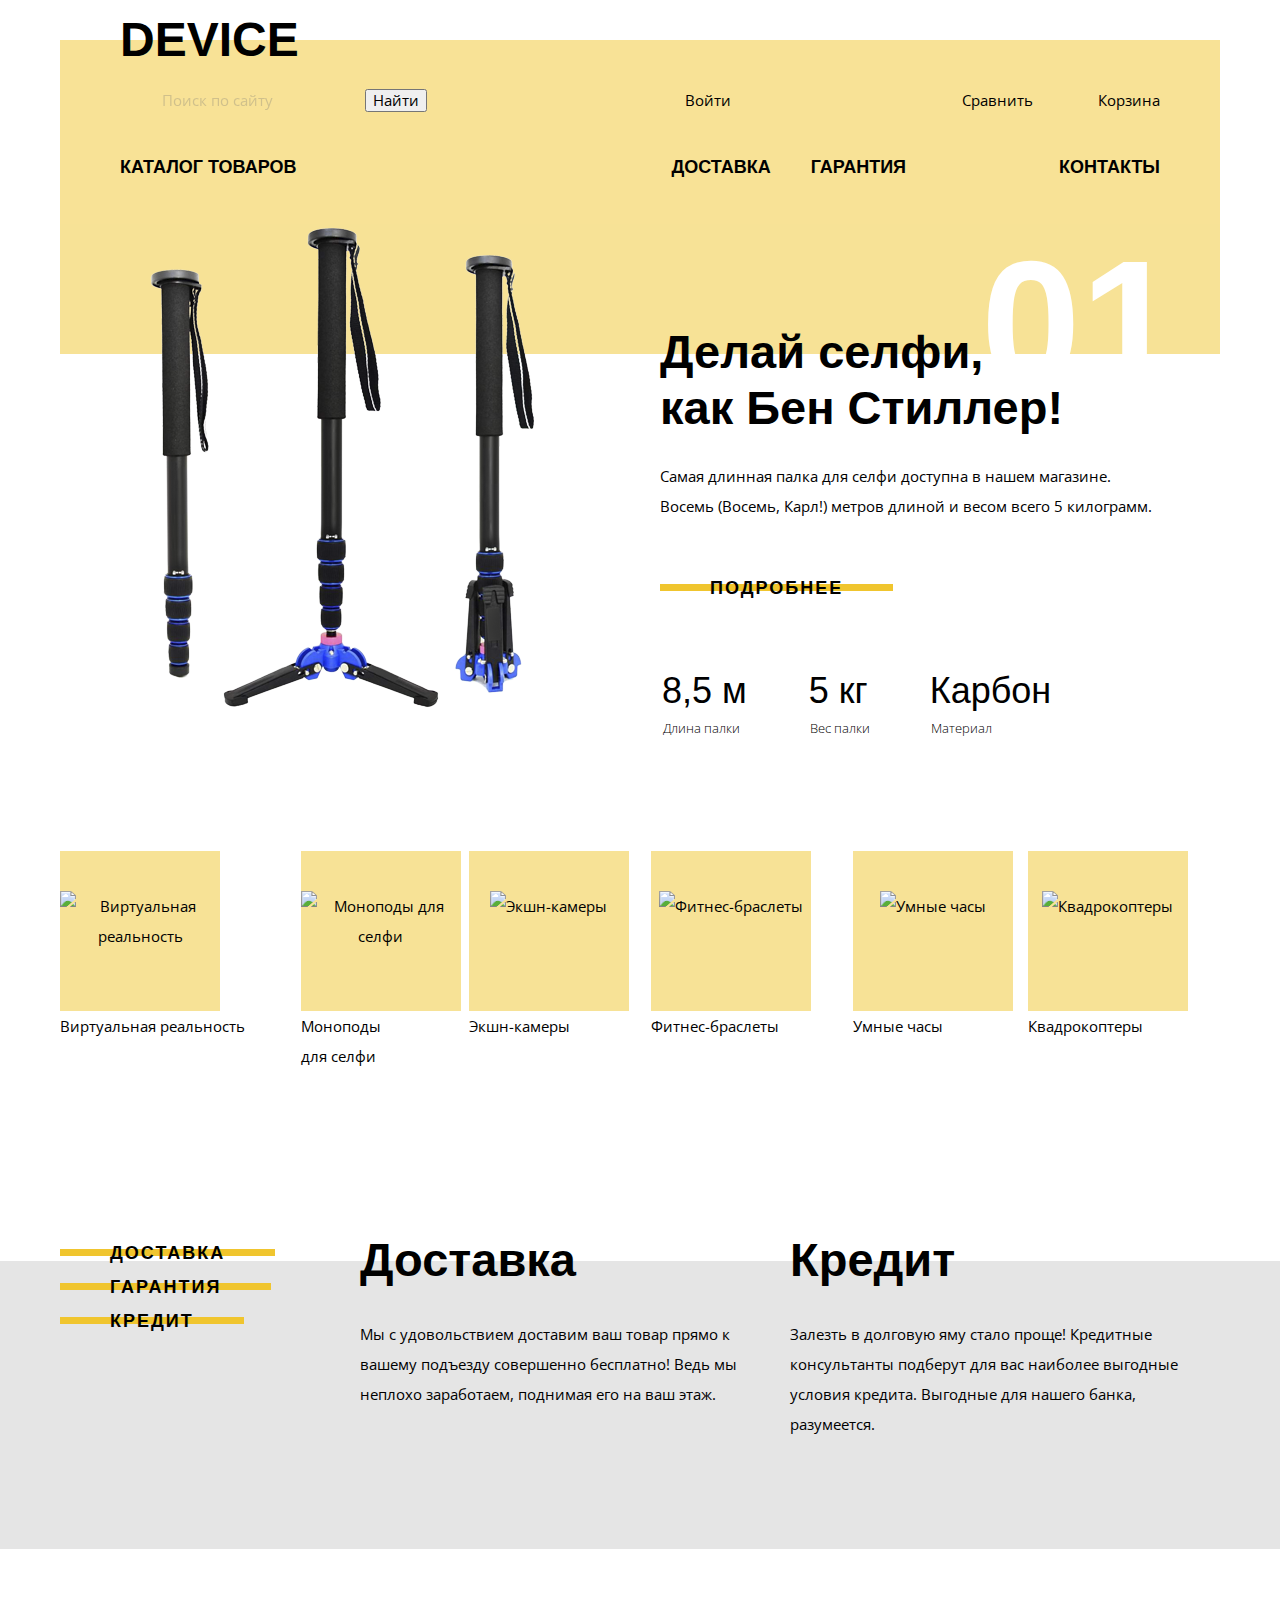
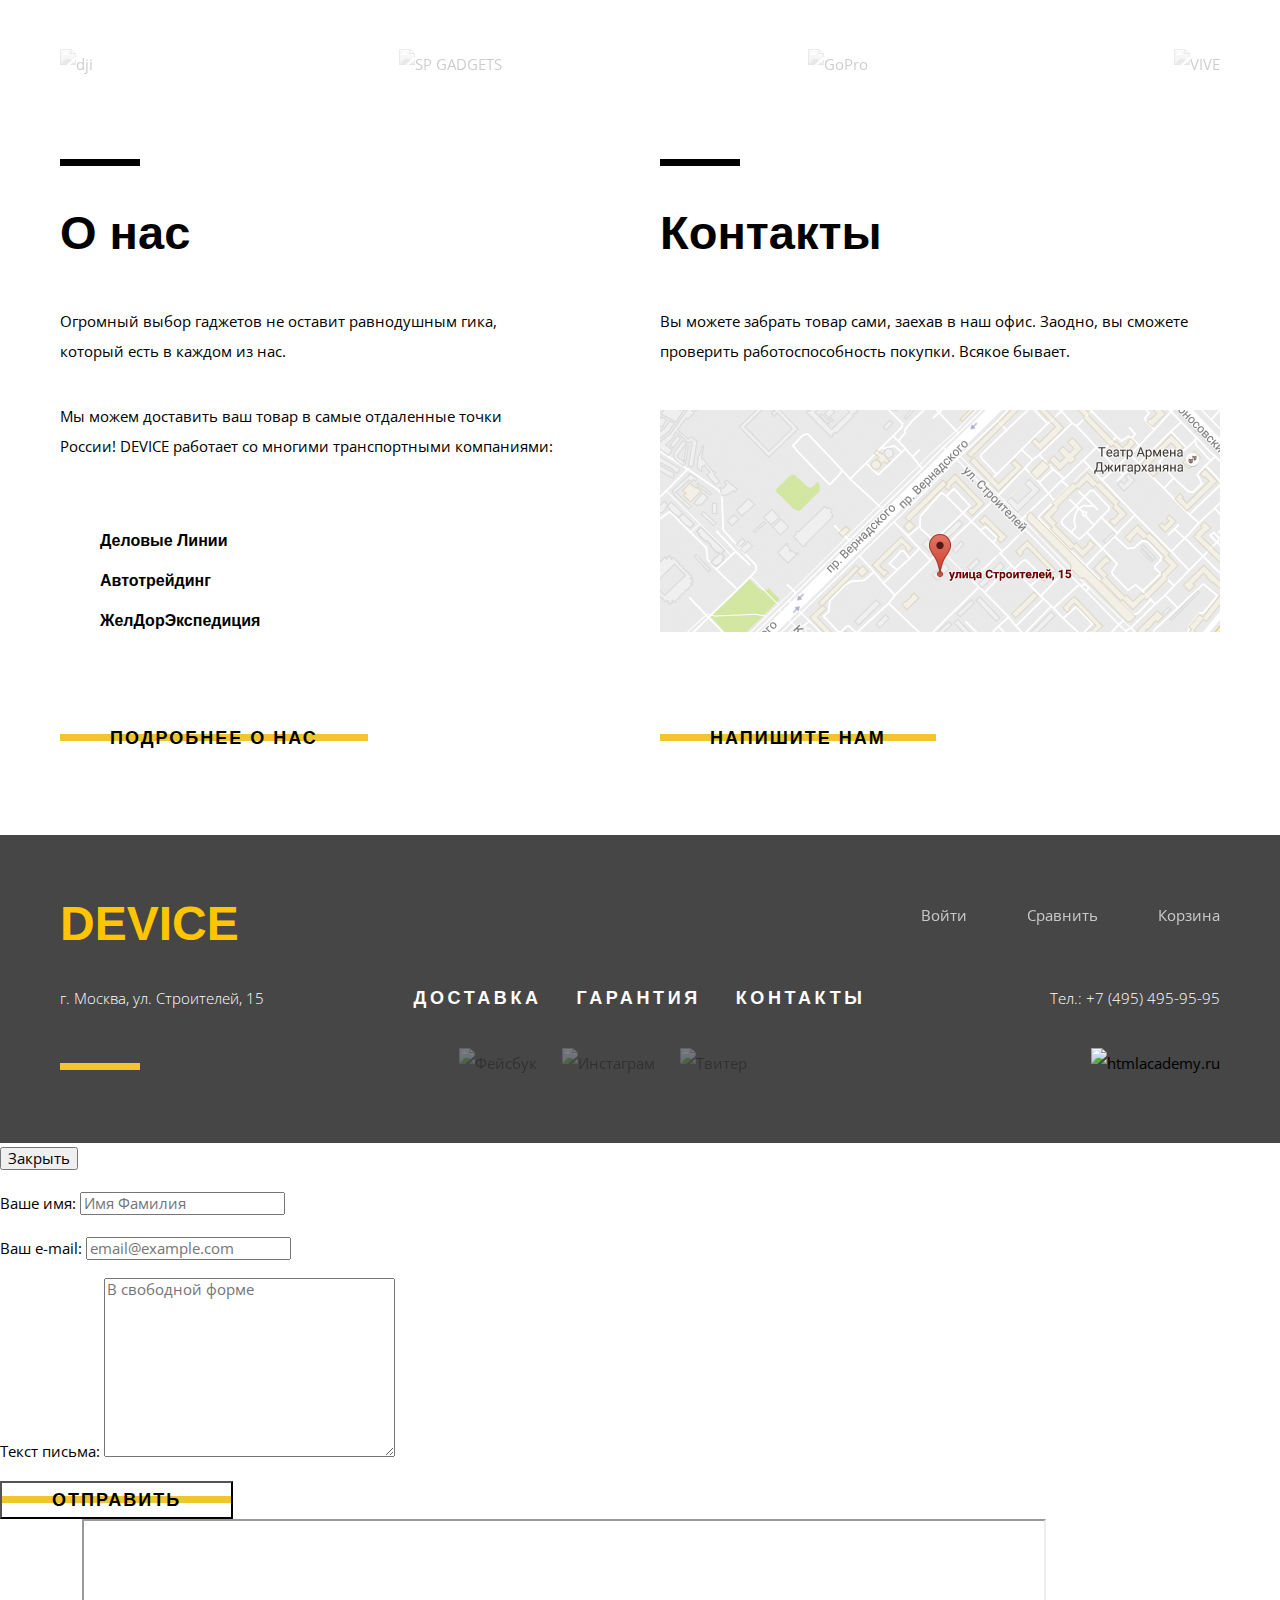
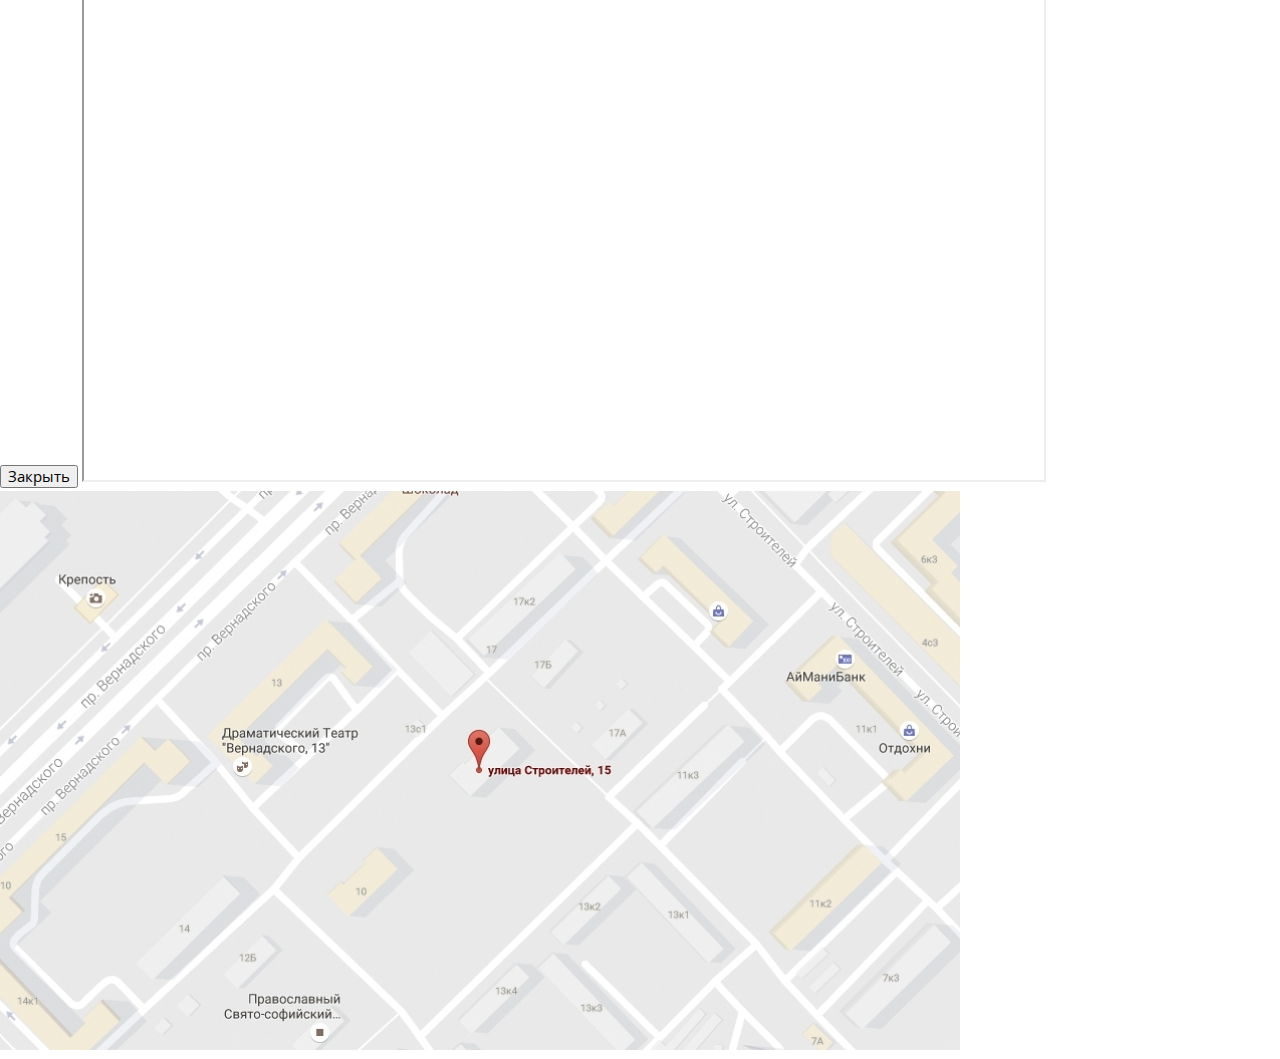
==== commit 5c3ceb77: "правки по замечаниям" ====
--- a/index.html
+++ b/index.html
@@ -15,7 +15,8 @@
       <a class="main-header-logo">device</a>
       <div class="user-navigation-wrapper">
         <form class="header-seach" action="https://echos.htmlacademy.ru" method="POST">
-          <input type="search" name="search" placeholder="Поиск по сайту">
+          <input class="header-seach-input" type="search" name="search" placeholder="Поиск по сайту">
+          <button class="search-button" type="button">Найти</button>
         </form>
         <ul class="user-navigation">
           <li>
@@ -61,31 +62,41 @@
             </div>
           </li>
           <li>
-            <a href="delivery.html">Доставка</a>
-          </li>
-          <li>
-            <a href="warranty.html">гарантия</a>
-          </li>
-          <li>
-            <a href="contacts.html">контакты</a>
+            <a href="#">Доставка</a>
+          </li>
+          <li>
+            <a href="#">гарантия</a>
+          </li>
+          <li>
+            <a href="#">контакты</a>
           </li>
         </ul>
       </nav>
     </header>
-    <main>
+  </div>
+  <main>
+    <div class="container">
       <h1 class="visually-hidden">Интернет магазин гаджетов</h1>
       <section class="best-offer">
+        <input class="slider-input-radio visually-hidden" type="radio" name="slider" id="slide-one" checked>
+        <input class="slider-input-radio visually-hidden" type="radio" name="slider" id="slide-two">
+        <input class="slider-input-radio visually-hidden" type="radio" name="slider" id="slide-three">
+        <div class="slider-control">
+          <label for="slide-one"></label>
+          <label for="slide-two"></label>
+          <label for="slide-three"></label>
+        </div>
         <h2 class="visually-hidden">Лучшее предложение</h2>
         <div class="slider slide-one">
           <div class="slide-item">
-            <img src="img/slider-1.jpeg" width="384" height="486" alt="Палка для селфи">
+            <img src="img/slider-1.jpg" width="384" height="486" alt="Палка для селфи">
           </div>
           <div class="slide-item">
             <span>01</span>
             <h2>Делай селфи,
-              <br> как Бен Стиллер! </h2>
-            <p>Самая длинная палка для селфи доступна в нашем магазине. Восемь (Восемь, Карл!) метров длиной и весом всего 5
-              килограмм.
+              <br>как Бен Стиллер!</h2>
+            <p>Самая длинная палка для селфи доступна в нашем магазине.<br>Восемь (Восемь, Карл!) метров длиной и весом всего
+              5 килограмм.
             </p>
             <a class="button" href="#">Подробнее</a>
             <table class="slide-item-options">
@@ -104,7 +115,7 @@
         </div>
         <div class="slider slide-two">
           <div class="slide-item">
-            <img src="img/slider-2.jpeg" width="345" height="485" alt="Фитнес-браслет">
+            <img src="img/slider-2.jpg" width="345" height="485" alt="Фитнес-браслет">
           </div>
           <div class="slide-item">
             <span class="slide-number">02</span>
@@ -124,7 +135,7 @@
         </div>
         <div class="slider slide-three">
           <div class="slide-item">
-            <img src="img/slider-3.jpeg" width="526" height="334" alt="Квадрокоптер">
+            <img src="img/slider-3.jpg" width="526" height="334" alt="Квадрокоптер">
           </div>
           <div class="slide-item">
             <span class="slide-number">03</span>
@@ -151,125 +162,123 @@
             <a class="popular-products-icon" href="catalog.html">
               <img src="svg/popular-1.svg" width="97" height="55" alt="Виртуальная реальность">
             </a>
-            <p>Виртуальная реальность</p>
+            <a href="catalog.html">Виртуальная реальность</a>
           </li>
           <li class="popular-products-item">
             <a class="popular-products-icon" href="catalog.html">
               <img src="svg/popular-2.svg" width="86" height="117" alt="Моноподы для селфи">
             </a>
-            <p>Моноподы для селфи</p>
+            <a href="catalog.html">Моноподы<br>для селфи</a>
           </li>
           <li class="popular-products-item">
             <a class="popular-products-icon" href="catalog.html">
               <img src="svg/popular-3.svg" width="71" height="87" alt="Экшн-камеры">
             </a>
-            <p>Экшн-камеры</p>
+            <a href="catalog.html">Экшн-камеры</a>
           </li>
           <li class="popular-products-item">
             <a class="popular-products-icon" href="catalog.html">
               <img src="svg/popular-4.svg" width="107" height="65" alt="Фитнес-браслеты">
             </a>
-            <p>Фитнес-браслеты</p>
+            <a href="catalog.html">Фитнес-браслеты</a>
           </li>
           <li class="popular-products-item">
             <a class="popular-products-icon" href="#">
               <img src="svg/popular-5.svg" width="56" height="98" alt="Умные часы">
             </a>
-            <p>Умные часы</p>
+            <a href="catalog.html">Умные часы</a>
           </li>
           <li class="popular-products-item">
             <a class="popular-products-icon" href="#">
               <img src="svg/popular-6.svg" width="132" height="69" alt="Квадрокоптеры">
             </a>
-            <p>Квадрокоптеры</p>
-          </li>
-        </ul>
-      </section>
-  </div>
-
-
-  <section class="services">
-    <h2 class="visually-hidden">Сервис</h2>
-    <div class="container services-wrapper">
-      <ul class="services-list">
-        <li class="services-item">
-          <a class="button" href="delivery.html">Доставка</a>
-        </li>
-        <li class="services-item">
-          <a class="button" href="warranty.html">Гарантия</a>
-        </li>
-        <li class="services-item">
-          <a class="button" href="credit.html">Кредит</a>
-        </li>
-      </ul>
-      <div class="services-slide delivery">
-        <h2>Доставка</h2>
-        <p>Мы с удовольствием доставим ваш товар прямо к вашему подъезду совершенно бесплатно! Ведь мы неплохо заработаем, поднимая
-          его на ваш этаж.</p>
-      </div>
-      <div class="services-slide warranty">
-        <h2>Гарантия</h2>
-        <p>Если из-за возгорания купленного у нас товара у вас сгорит дом — не переживайте, мы выдадим вам новый. Товар, не
-          дом, конечно же.</p>
-      </div>
-      <div class="services-slide credic">
-        <h2>Кредит</h2>
-        <p>Залезть в долговую яму стало проще! Кредитные консультанты подберут для вас наиболее выгодные условия кредита. Выгодные
-          для нашего банка, разумеется.</p>
-      </div>
-  </section>
-  <div class="container">
-    <section class="partners">
-      <h2 class="visually-hidden">Наши партнеры</h2>
-      <ul class="partners-list">
-        <li>
-          <a href="www.dji.com">
-            <img class="partners-logo" src="img/logo1.png" width="260" height="100" alt="dji">
-          </a>
-        </li>
-        <li>
-          <a href="http://www.sp-gadgets.com/">
-            <img class="partners-logo" src="img/logo2.png" width="260" height="100" alt="SP GADGETS">
-          </a>
-        </li>
-        <li>
-          <a href="gopro.com">
-            <img class="partners-logo" src="img/logo3.png" width="260" height="100" alt="GoPro">
-          </a>
-        </li>
-        <li>
-          <a href="https://www.vive.com">
-            <img class="partners-logo" src="img/logo4.png" width="260" height="100" alt="VIVE">
-          </a>
-        </li>
-      </ul>
-    </section>
-  </div>
-
-  <div class="container">
-    <div class="index-column">
-      <section class="about-us">
-        <h2>О нас</h2>
-        <p>Огромный выбор гаджетов не оставит равнодушным гика,
-          <br> который есть в каждом из нас.</p>
-        <p>Мы можем доставить ваш товар в самые отдаленные точки
-          <br> России! DEVICE работает со многими транспортными компаниями:</p>
-        <ul class="about-us-delivery">
-          <li>Деловые Линии</li>
-          <li>Автотрейдинг</li>
-          <li>ЖелДорЭкспедиция</li>
-        </ul>
-        <a class="button" href="aboutus.html">Подробнее о нас</a>
-      </section>
-      <section class="contacts">
-        <h2>Контакты</h2>
-        <p>Вы можете забрать товар сами, заехав в наш офис. Заодно, вы сможете проверить работоспособность покупки. Всякое бывает.
-        </p>
-        <img src="img/map.jpeg" width="560" height="222" alt="местоположение офиса">
-        <a class="button" href="contacts.html">НАпишите нам</a>
+            <a href="catalog.html">Квадрокоптеры</a>
+          </li>
+
+        </ul>
       </section>
     </div>
-  </div>
+
+
+    <section class="services">
+      <h2 class="visually-hidden">Сервис</h2>
+      <div class="container services-wrapper">
+        <input class="services-input-radio visually-hidden" type="radio" name="services-slider" id="services-delivery" checked>
+        <input class="services-input-radio visually-hidden" type="radio" name="services-slider" id="services-warranty">
+        <input class="services-input-radio visually-hidden" type="radio" name="services-slider" id="services-credit">
+        <div class="services-control-button">
+          <label class="button" for="services-delivery">Доставка</label>
+          <label class="button" for="services-warranty">Гарантия</label>
+          <label class="button" for="services-credit">Кредит</label>
+        </div>
+        <div class="services-slide delivery">
+          <h2>Доставка</h2>
+          <p>Мы с удовольствием доставим ваш товар прямо к вашему подъезду совершенно бесплатно! Ведь мы неплохо заработаем,
+            поднимая его на ваш этаж.</p>
+        </div>
+        <div class="services-slide warranty">
+          <h2>Гарантия</h2>
+          <p>Если из-за возгорания купленного у нас товара у вас сгорит дом — не переживайте, мы выдадим вам новый.<br>Товар,
+            не дом, конечно же.</p>
+        </div>
+        <div class="services-slide credit">
+          <h2>Кредит</h2>
+          <p>Залезть в долговую яму стало проще! Кредитные консультанты подберут для вас наиболее выгодные условия кредита.
+            Выгодные для нашего банка, разумеется.</p>
+        </div>
+      </div>
+    </section>
+    <div class="container">
+      <section class="partners">
+        <h2 class="visually-hidden">Наши партнеры</h2>
+        <ul class="partners-list">
+          <li>
+            <a href="www.dji.com">
+              <img class="partners-logo" src="img/logo1.png" width="260" height="100" alt="dji">
+            </a>
+          </li>
+          <li>
+            <a href="http://www.sp-gadgets.com/">
+              <img class="partners-logo" src="img/logo2.png" width="260" height="100" alt="SP GADGETS">
+            </a>
+          </li>
+          <li>
+            <a href="gopro.com">
+              <img class="partners-logo" src="img/logo3.png" width="260" height="100" alt="GoPro">
+            </a>
+          </li>
+          <li>
+            <a href="https://www.vive.com">
+              <img class="partners-logo" src="img/logo4.png" width="260" height="100" alt="VIVE">
+            </a>
+          </li>
+        </ul>
+      </section>
+    </div>
+
+    <div class="container">
+      <div class="index-column">
+        <section class="about-us">
+          <h2>О нас</h2>
+          <p>Огромный выбор гаджетов не оставит равнодушным гика, который есть в каждом из нас.</p>
+          <p>Мы можем доставить ваш товар в самые отдаленные точки России! DEVICE работает со многими транспортными компаниями:</p>
+          <ul class="about-us-delivery">
+            <li>Деловые Линии</li>
+            <li>Автотрейдинг</li>
+            <li>ЖелДорЭкспедиция</li>
+          </ul>
+          <a class="button" href="#">Подробнее о нас</a>
+        </section>
+        <section class="contacts">
+          <h2>Контакты</h2>
+          <p>Вы можете забрать товар сами, заехав в наш офис. Заодно, вы сможете проверить работоспособность покупки. Всякое
+            бывает.
+          </p>
+          <img class="map-open" src="img/map.jpg" width="560" height="222" alt="г. Москва, ул. Строителей, 15">
+          <a class="button modal-open" href="#">НАпишите нам</a>
+        </section>
+      </div>
+    </div>
   </main>
 
   <footer class="main-footer">
@@ -292,34 +301,34 @@
         <b class="contacts-footer">г. Москва, ул. Строителей, 15</b>
         <ul class="site-navigation-footer">
           <li>
-            <a href="delivery.html">Доставка</a>
-          </li>
-          <li>
-            <a href="warranty.html">гарантия</a>
-          </li>
-          <li>
-            <a href="contacts.html">контакты</a>
-          </li>
-        </ul>
-        <b class="phone-footer">Тел.: +7 (495) 495-95-95</b>
+            <a href="#">Доставка</a>
+          </li>
+          <li>
+            <a href="#">гарантия</a>
+          </li>
+          <li>
+            <a href="#">контакты</a>
+          </li>
+        </ul>
+        <b class="phone-footer" x-ms-format-detection="none">Тел.: +7 (495) 495-95-95</b>
       </div>
       <div class="footer-wrapper">
-        <span class="decorative-line"></span>
+        <span class="decorative-line" aria-label="line"></span>
         <ul class="social">
           <li>
-            <a class="social-button" href="#">
+            <a class="social-button" href="www.facebook.com">
               <span class="visually-hidden">Фейсбук</span>
               <img src="svg/fb.svg" width="32" height="32" alt="Фейсбук">
             </a>
           </li>
           <li>
-            <a class="social-button" href="#">
+            <a class="social-button" href="instagram.com">
               <span class="visually-hidden">Инстаграм</span>
               <img src="svg/instagram.svg" width="32" height="32" alt="Инстаграм">
             </a>
           </li>
           <li>
-            <a class="social-button" href="#">
+            <a class="social-button" href="twitter.com">
               <span class="visually-hidden">Твитер</span>
               <img src="svg/twitter.svg" width="32" height="32" alt="Твитер">
             </a>
@@ -334,17 +343,20 @@
 
 
 
-  <section class="modal modal-write-us">
-    <button type="submit"></button>
+  <section class="modal modal-write-us ">
+    <h2 class="visually-hidden">Написать нам</h2>
+    <button class="modal-close" type="button">Закрыть</button>
     <form class="write-us" action="https://echos.htmlacademy.ru" method="POST">
-      <p>
-        <label for="name">Ваше имя:</label>
-        <input type="text" name="name" id="name" placeholder="Имя Фамилия">
-      </p>
-      <p>
-        <label for="email">Ваш e-mail:</label>
-        <input type="email" name="email" id="email" placeholder="email@example.com">
-      </p>
+      <div class="modal-write-us-wrapper">
+        <p>
+          <label for="name">Ваше имя:</label>
+          <input type="text" name="name" id="name" placeholder="Имя Фамилия">
+        </p>
+        <p>
+          <label for="email">Ваш e-mail:</label>
+          <input type="email" name="email" id="email" placeholder="email@example.com">
+        </p>
+      </div>
       <p>
         <label for="latter">Текст письма:</label>
         <textarea name="latter" id="latter" cols="30" rows="10" placeholder="В свободной форме"></textarea>
@@ -354,8 +366,15 @@
   </section>
 
   <section class="modal popup-map">
-    <img src="" width="" height="" alt="карта">
+    <h2 class="visually-hidden">Карта проезда к нам</h2>
+    <button class="modal-close modal-close-map" type="button">Закрыть</button>
+    <iframe src="https://www.google.com/maps/embed?pb=!1m18!1m12!1m3!1d2249.1125488779976!2d37.52742931592807!3d55.687030980535816!2m3!1f0!2f0!3f0!3m2!1i1024!2i768!4f13.1!3m3!1m2!1s0x46b54cf65f5c8955%3A0x694710ccd55501e!2z0YPQuy4g0KHRgtGA0L7QuNGC0LXQu9C10LksIDE1LCDQnNC-0YHQutCy0LAsINCg0L7RgdGB0LjRjywgMTE5MzEx!5e0!3m2!1sru!2sua!4v1535291959853"
+            width="960" height="559" allowfullscreen></iframe>
+   <img src="img/map-big.jpg" width="960" height="559" alt="г. Москва, ул. Строителей, 15">
   </section>
+
+  <script src="js/script.js">
+  </script>
 </body>
 
 </html>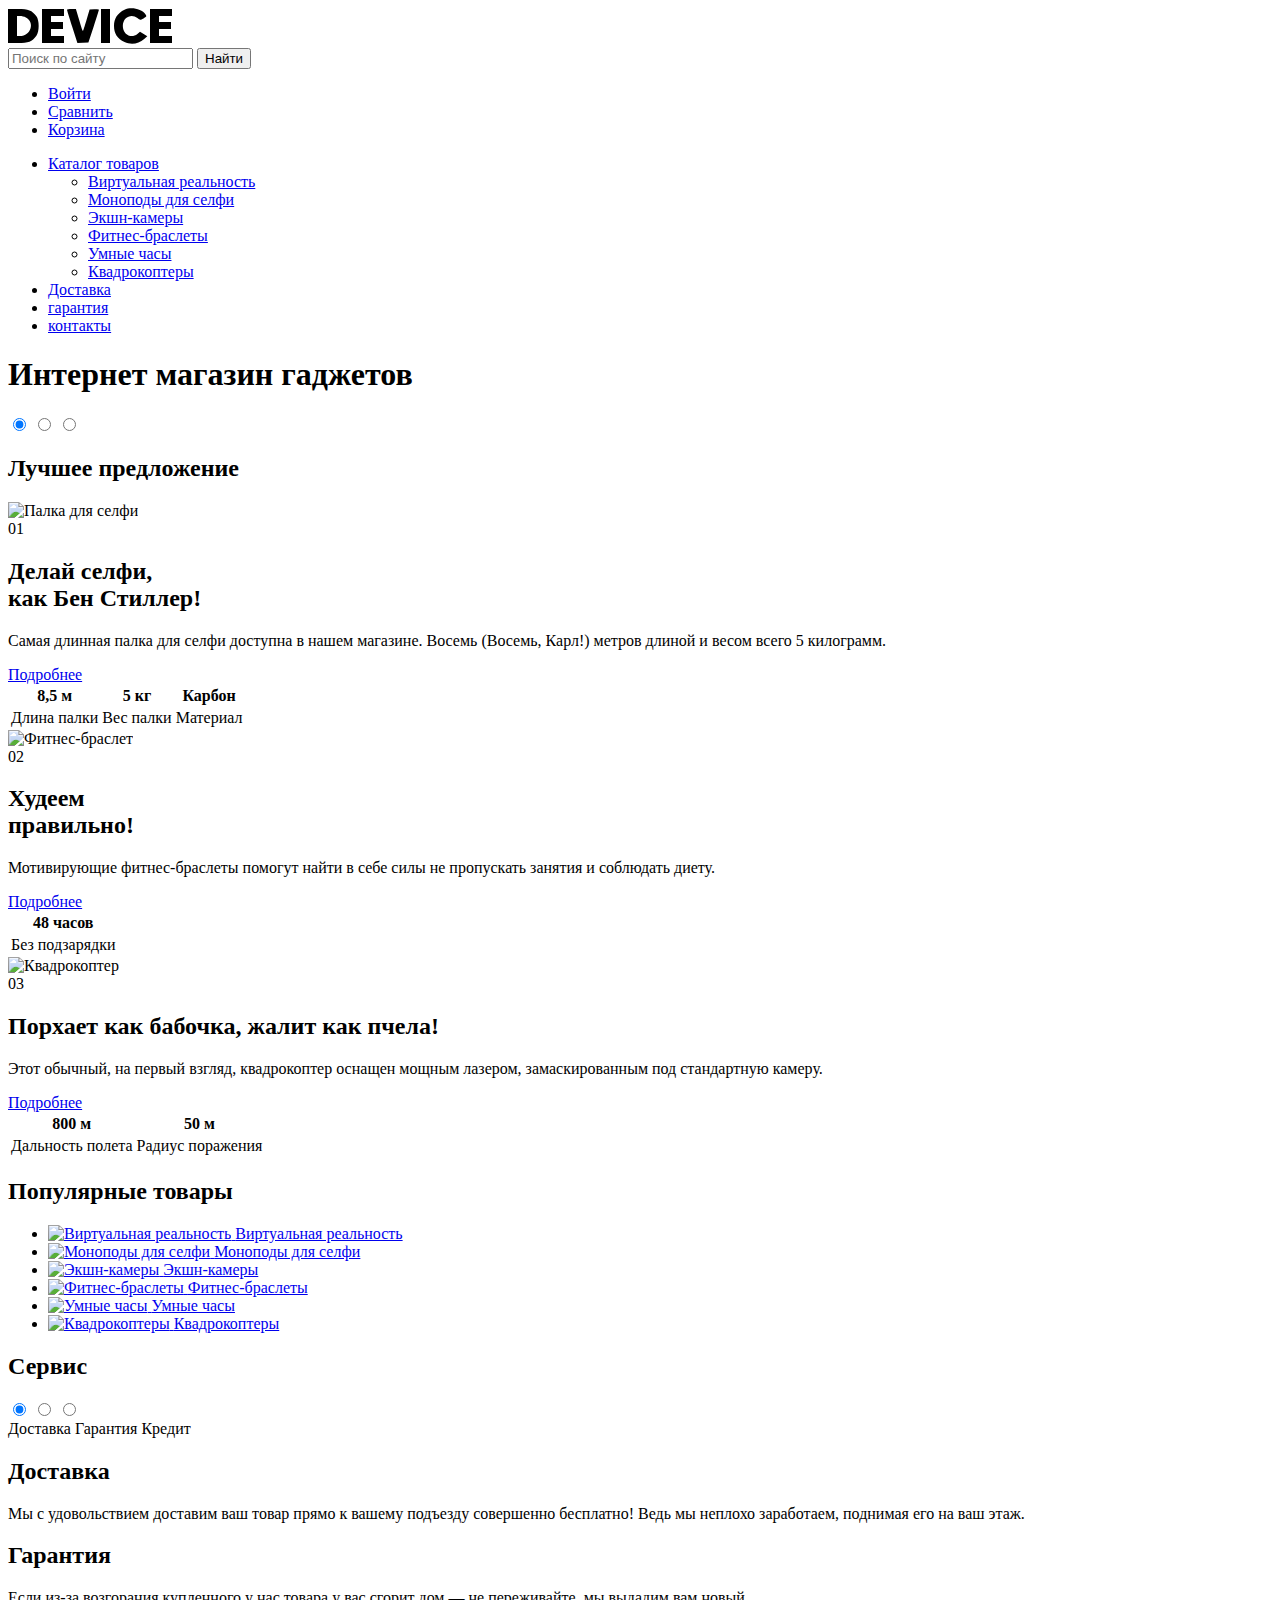
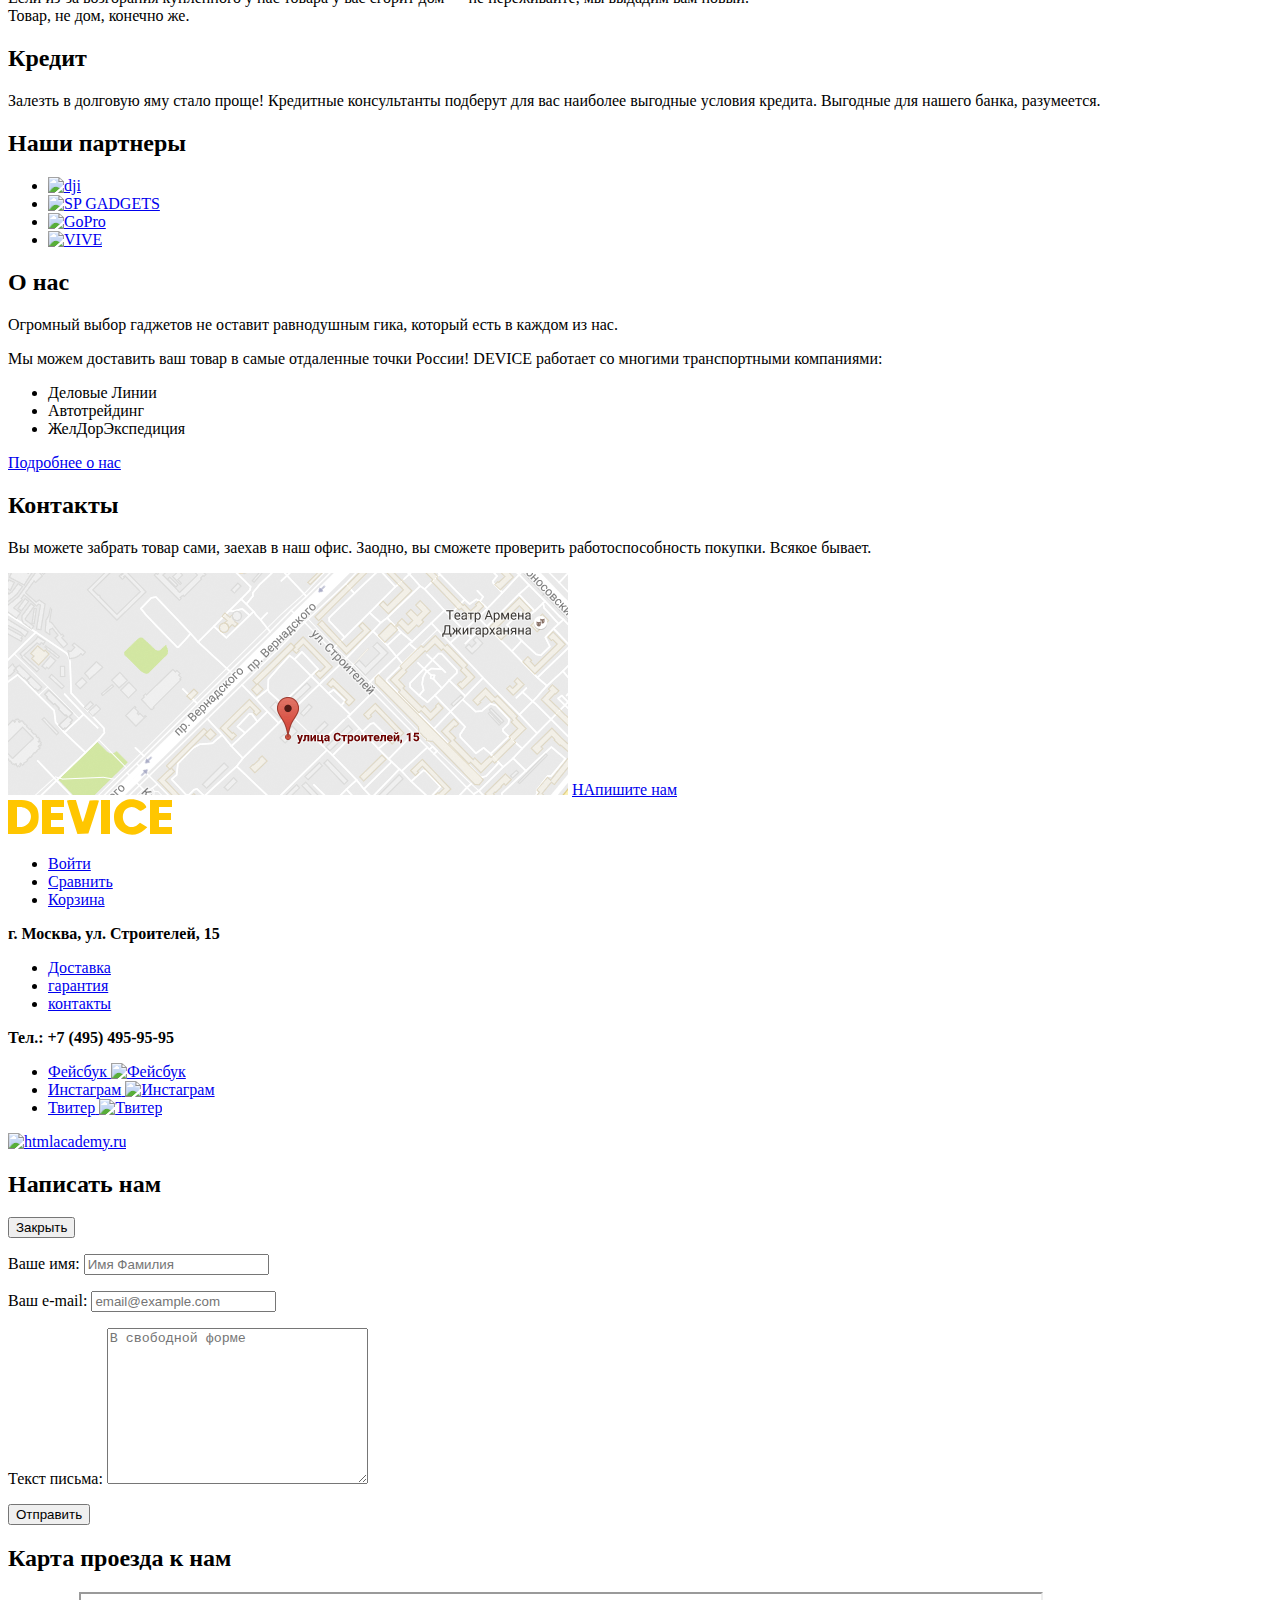
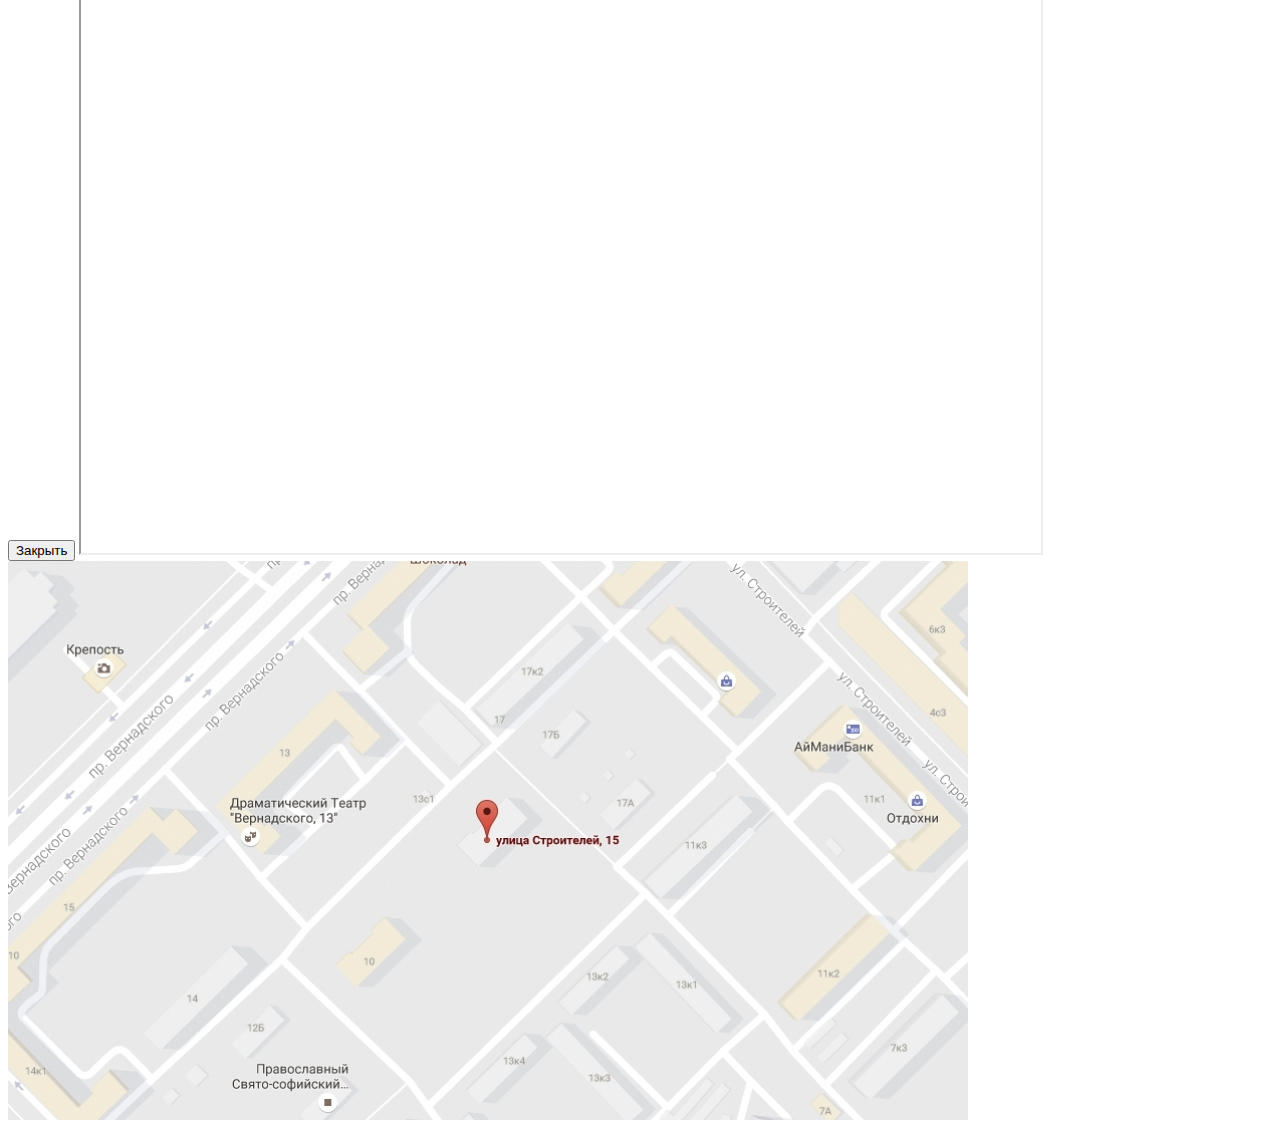
==== commit 8ca0b437: "доделал скрипт попап при ошибке" ====
--- a/index.html
+++ b/index.html
@@ -5,14 +5,31 @@
   <meta charset="utf-8">
   <title>HTML Academy: Девайс</title>
   <link href="https://fonts.googleapis.com/css?family=Open+Sans:300,400&amp;subset=cyrillic" rel="stylesheet">
-  <link href="css/normalize.css" rel="stylesheet">
-  <link href="css/style.css" rel="stylesheet">
+  <link href="css/normalize.min.css" rel="stylesheet">
+  <link href="css/style.min.css" rel="stylesheet">
+  <meta name="format-detection" content="telephone=no">
 </head>
 
 <body>
   <div class="container">
     <header class="main-header">
-      <a class="main-header-logo">device</a>
+      <a class="main-header-logo">
+        <svg version="1.0" xmlns="http://www.w3.org/2000/svg" width="164" height="36" viewBox="0 0 164.000000 36.000000" preserveAspectRatio="xMidYMid meet">
+          <g transform="translate(0.000000,36.000000) scale(0.100000,-0.100000)" fill="#000000" stroke="none">
+            <path d="M1165 342 c-70 -34 -105 -87 -105 -162 0 -75 35 -129 105 -161 66 -31 142 -19 197 30 l31 28 -36 22 -37 23 -26 -21 c-37 -29 -85 -27 -118 5 -37 38 -37 110 0 148 33 32 81 34 118 5 27 -21 28 -21 61 -3 32 17 33 20 21 39 -37 55 -143 79 -211 47z"
+            />
+            <path d="M0 180 l0 -170 99 0 c107 0 140 13 185 73 30 41 30 153 0 194 -45 60 -78 73 -185 73 l-99 0 0 -170z m179 86 c93 -48 50 -186 -59 -186 l-30 0 0 100 0 100 30 0 c17 0 43 -6 59 -14z"
+            />
+            <path d="M340 180 l0 -170 110 0 110 0 0 35 0 35 -65 0 -65 0 0 35 0 35 60 0 60 0 0 35 0 35 -60 0 -60 0 0 30 0 30 65 0 65 0 0 35 0 35 -110 0 -110 0 0 -170z"
+            />
+            <path d="M590 343 c0 -3 23 -80 52 -170 l52 -164 55 3 55 3 53 160 c28 88 52 164 52 168 1 4 -20 7 -46 5 l-47 -3 -28 -95 c-15 -52 -31 -102 -34 -110 -7 -17 -8 -15 -49 123 l-26 87 -45 0 c-24 0 -44 -3 -44 -7z"
+            />
+            <path d="M930 180 l0 -170 45 0 45 0 0 170 0 170 -45 0 -45 0 0 -170z" />
+            <path d="M1420 180 l0 -170 110 0 110 0 0 35 0 35 -65 0 -65 0 0 35 0 35 60 0 60 0 0 35 0 35 -60 0 -60 0 0 30 0 30 65 0 65 0 0 35 0 35 -110 0 -110 0 0 -170z"
+            />
+          </g>
+        </svg>
+      </a>
       <div class="user-navigation-wrapper">
         <form class="header-seach" action="https://echos.htmlacademy.ru" method="POST">
           <input class="header-seach-input" type="search" name="search" placeholder="Поиск по сайту">
@@ -89,13 +106,13 @@
         <h2 class="visually-hidden">Лучшее предложение</h2>
         <div class="slider slide-one">
           <div class="slide-item">
-            <img src="img/slider-1.jpg" width="384" height="486" alt="Палка для селфи">
+            <img src="img/slider-1.png" width="384" height="486" alt="Палка для селфи">
           </div>
           <div class="slide-item">
             <span>01</span>
             <h2>Делай селфи,
               <br>как Бен Стиллер!</h2>
-            <p>Самая длинная палка для селфи доступна в нашем магазине.<br>Восемь (Восемь, Карл!) метров длиной и весом всего
+            <p>Самая длинная палка для селфи доступна в нашем магазине. Восемь (Восемь, Карл!) метров длиной и весом всего
               5 килограмм.
             </p>
             <a class="button" href="#">Подробнее</a>
@@ -115,7 +132,7 @@
         </div>
         <div class="slider slide-two">
           <div class="slide-item">
-            <img src="img/slider-2.jpg" width="345" height="485" alt="Фитнес-браслет">
+            <img src="img/slider-2.png" width="345" height="485" alt="Фитнес-браслет">
           </div>
           <div class="slide-item">
             <span class="slide-number">02</span>
@@ -135,12 +152,13 @@
         </div>
         <div class="slider slide-three">
           <div class="slide-item">
-            <img src="img/slider-3.jpg" width="526" height="334" alt="Квадрокоптер">
+            <img src="img/slider-3.png" width="526" height="334" alt="Квадрокоптер">
           </div>
           <div class="slide-item">
             <span class="slide-number">03</span>
             <h2>Порхает как бабочка, жалит как пчела!</h2>
-            <p>Этот обычный, на первый взгляд, квадрокоптер оснащен мощным лазером, замаскированным под стандартную камеру.</p>
+            <p>Этот обычный, на первый взгляд, квадрокоптер оснащен мощным лазером, замаскированным под стандартную камеру.
+            </p>
             <a class="button" href="#">Подробнее</a>
             <table class="slide-item-options">
               <tr>
@@ -160,37 +178,37 @@
         <ul class="popular-products-list">
           <li class="popular-products-item">
             <a class="popular-products-icon" href="catalog.html">
-              <img src="svg/popular-1.svg" width="97" height="55" alt="Виртуальная реальность">
+              <img src="img/popular-1.svg" width="97" height="55" alt="Виртуальная реальность">
             </a>
             <a href="catalog.html">Виртуальная реальность</a>
           </li>
           <li class="popular-products-item">
             <a class="popular-products-icon" href="catalog.html">
-              <img src="svg/popular-2.svg" width="86" height="117" alt="Моноподы для селфи">
-            </a>
-            <a href="catalog.html">Моноподы<br>для селфи</a>
+              <img src="img/popular-2.svg" width="86" height="117" alt="Моноподы для селфи">
+            </a>
+            <a href="catalog.html">Моноподы для селфи</a>
           </li>
           <li class="popular-products-item">
             <a class="popular-products-icon" href="catalog.html">
-              <img src="svg/popular-3.svg" width="71" height="87" alt="Экшн-камеры">
+              <img src="img/popular-3.svg" width="71" height="87" alt="Экшн-камеры">
             </a>
             <a href="catalog.html">Экшн-камеры</a>
           </li>
           <li class="popular-products-item">
             <a class="popular-products-icon" href="catalog.html">
-              <img src="svg/popular-4.svg" width="107" height="65" alt="Фитнес-браслеты">
+              <img src="img/popular-4.svg" width="107" height="65" alt="Фитнес-браслеты">
             </a>
             <a href="catalog.html">Фитнес-браслеты</a>
           </li>
           <li class="popular-products-item">
             <a class="popular-products-icon" href="#">
-              <img src="svg/popular-5.svg" width="56" height="98" alt="Умные часы">
+              <img src="img/popular-5.svg" width="56" height="98" alt="Умные часы">
             </a>
             <a href="catalog.html">Умные часы</a>
           </li>
           <li class="popular-products-item">
             <a class="popular-products-icon" href="#">
-              <img src="svg/popular-6.svg" width="132" height="69" alt="Квадрокоптеры">
+              <img src="img/popular-6.svg" width="132" height="69" alt="Квадрокоптеры">
             </a>
             <a href="catalog.html">Квадрокоптеры</a>
           </li>
@@ -261,7 +279,8 @@
         <section class="about-us">
           <h2>О нас</h2>
           <p>Огромный выбор гаджетов не оставит равнодушным гика, который есть в каждом из нас.</p>
-          <p>Мы можем доставить ваш товар в самые отдаленные точки России! DEVICE работает со многими транспортными компаниями:</p>
+          <p>Мы можем доставить ваш товар в самые отдаленные точки России! DEVICE работает со многими транспортными компаниями:
+          </p>
           <ul class="about-us-delivery">
             <li>Деловые Линии</li>
             <li>Автотрейдинг</li>
@@ -284,7 +303,23 @@
   <footer class="main-footer">
     <div class="container">
       <div class="footer-wrapper">
-        <a class="footer-logo" href="index.html">device</a>
+        <a class="footer-logo" href="index.html">
+          <svg version="1.0" xmlns="http://www.w3.org/2000/svg" width="164" height="36" viewBox="0 0 164.000000 36.000000" preserveAspectRatio="xMidYMid meet">
+            <g transform="translate(0.000000,36.000000) scale(0.100000,-0.100000)" fill="#ffc600" stroke="none">
+              <path d="M1165 342 c-70 -34 -105 -87 -105 -162 0 -75 35 -129 105 -161 66 -31 142 -19 197 30 l31 28 -36 22 -37 23 -26 -21 c-37 -29 -85 -27 -118 5 -37 38 -37 110 0 148 33 32 81 34 118 5 27 -21 28 -21 61 -3 32 17 33 20 21 39 -37 55 -143 79 -211 47z"
+              />
+              <path d="M0 180 l0 -170 99 0 c107 0 140 13 185 73 30 41 30 153 0 194 -45 60 -78 73 -185 73 l-99 0 0 -170z m179 86 c93 -48 50 -186 -59 -186 l-30 0 0 100 0 100 30 0 c17 0 43 -6 59 -14z"
+              />
+              <path d="M340 180 l0 -170 110 0 110 0 0 35 0 35 -65 0 -65 0 0 35 0 35 60 0 60 0 0 35 0 35 -60 0 -60 0 0 30 0 30 65 0 65 0 0 35 0 35 -110 0 -110 0 0 -170z"
+              />
+              <path d="M590 343 c0 -3 23 -80 52 -170 l52 -164 55 3 55 3 53 160 c28 88 52 164 52 168 1 4 -20 7 -46 5 l-47 -3 -28 -95 c-15 -52 -31 -102 -34 -110 -7 -17 -8 -15 -49 123 l-26 87 -45 0 c-24 0 -44 -3 -44 -7z"
+              />
+              <path d="M930 180 l0 -170 45 0 45 0 0 170 0 170 -45 0 -45 0 0 -170z" />
+              <path d="M1420 180 l0 -170 110 0 110 0 0 35 0 35 -65 0 -65 0 0 35 0 35 60 0 60 0 0 35 0 35 -60 0 -60 0 0 30 0 30 65 0 65 0 0 35 0 35 -110 0 -110 0 0 -170z"
+              />
+            </g>
+          </svg>
+        </a>
         <ul class="user-navigation-footer">
           <li>
             <a href="#">Войти</a>
@@ -310,7 +345,7 @@
             <a href="#">контакты</a>
           </li>
         </ul>
-        <b class="phone-footer" x-ms-format-detection="none">Тел.: +7 (495) 495-95-95</b>
+        <b class="phone-footer">Тел.: +7 (495) 495-95-95</b>
       </div>
       <div class="footer-wrapper">
         <span class="decorative-line" aria-label="line"></span>
@@ -318,24 +353,24 @@
           <li>
             <a class="social-button" href="www.facebook.com">
               <span class="visually-hidden">Фейсбук</span>
-              <img src="svg/fb.svg" width="32" height="32" alt="Фейсбук">
+              <img src="img/fb.svg" width="32" height="32" alt="Фейсбук">
             </a>
           </li>
           <li>
             <a class="social-button" href="instagram.com">
               <span class="visually-hidden">Инстаграм</span>
-              <img src="svg/instagram.svg" width="32" height="32" alt="Инстаграм">
+              <img src="img/instagram.svg" width="32" height="32" alt="Инстаграм">
             </a>
           </li>
           <li>
             <a class="social-button" href="twitter.com">
               <span class="visually-hidden">Твитер</span>
-              <img src="svg/twitter.svg" width="32" height="32" alt="Твитер">
+              <img src="img/twitter.svg" width="32" height="32" alt="Твитер">
             </a>
           </li>
         </ul>
         <a class="copyright-icon" href="https://htmlacademy.ru/intensive/htmlcss">
-          <img src="svg/logo-html.svg" width="27" height="35" alt="htmlacademy.ru">
+          <img src="img/logo-html.svg" width="27" height="35" alt="htmlacademy.ru">
         </a>
       </div>
     </div>
@@ -358,22 +393,22 @@
         </p>
       </div>
       <p>
-        <label for="latter">Текст письма:</label>
-        <textarea name="latter" id="latter" cols="30" rows="10" placeholder="В свободной форме"></textarea>
+        <label for="letter">Текст письма:</label>
+        <textarea name="letter" id="letter" cols="30" rows="10" placeholder="В свободной форме"></textarea>
       </p>
+      <button class="button" type="submit">Отправить</button>
     </form>
-    <button class="button" type="submit">Отправить</button>
   </section>
 
   <section class="modal popup-map">
     <h2 class="visually-hidden">Карта проезда к нам</h2>
     <button class="modal-close modal-close-map" type="button">Закрыть</button>
     <iframe src="https://www.google.com/maps/embed?pb=!1m18!1m12!1m3!1d2249.1125488779976!2d37.52742931592807!3d55.687030980535816!2m3!1f0!2f0!3f0!3m2!1i1024!2i768!4f13.1!3m3!1m2!1s0x46b54cf65f5c8955%3A0x694710ccd55501e!2z0YPQuy4g0KHRgtGA0L7QuNGC0LXQu9C10LksIDE1LCDQnNC-0YHQutCy0LAsINCg0L7RgdGB0LjRjywgMTE5MzEx!5e0!3m2!1sru!2sua!4v1535291959853"
-            width="960" height="559" allowfullscreen></iframe>
-   <img src="img/map-big.jpg" width="960" height="559" alt="г. Москва, ул. Строителей, 15">
+      width="960" height="559" allowfullscreen></iframe>
+    <img src="img/map-big.jpg" width="960" height="559" alt="г. Москва, ул. Строителей, 15">
   </section>
 
-  <script src="js/script.js">
+  <script src="js/script.min.js">
   </script>
 </body>
 
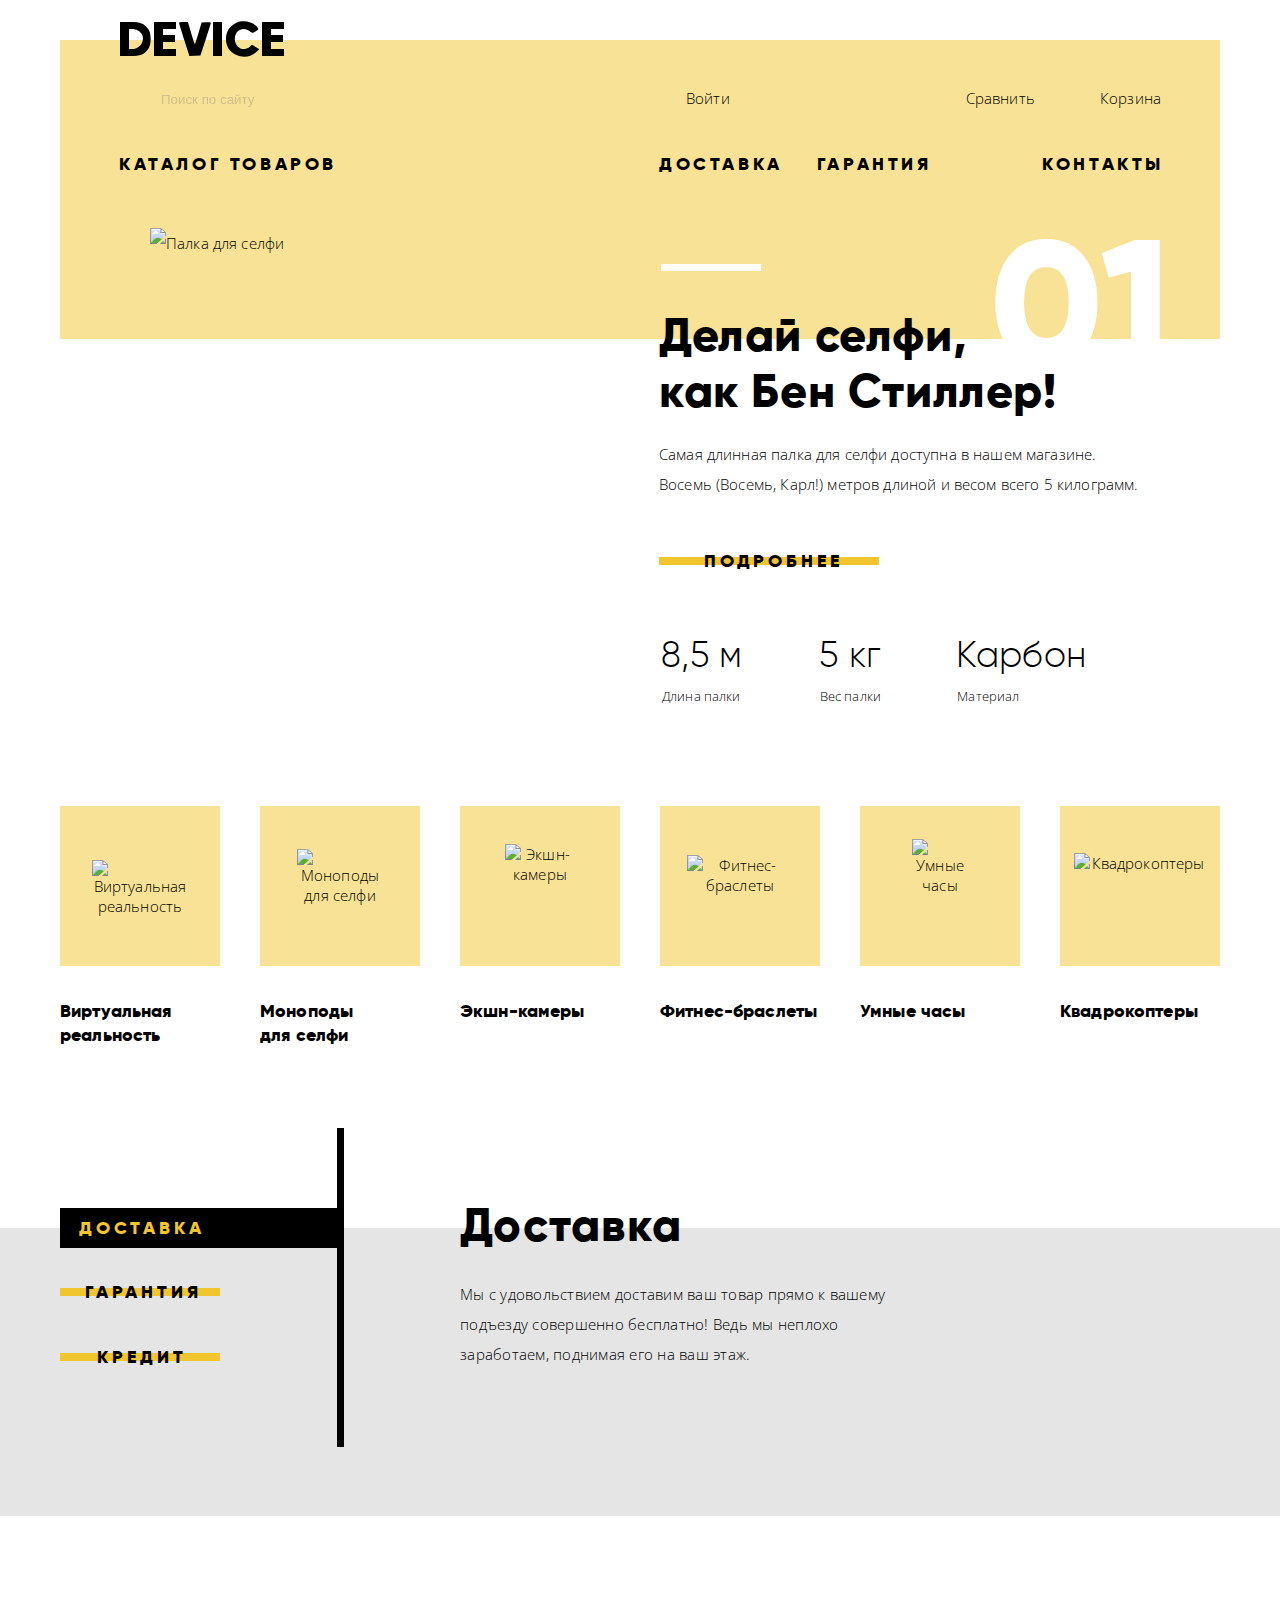
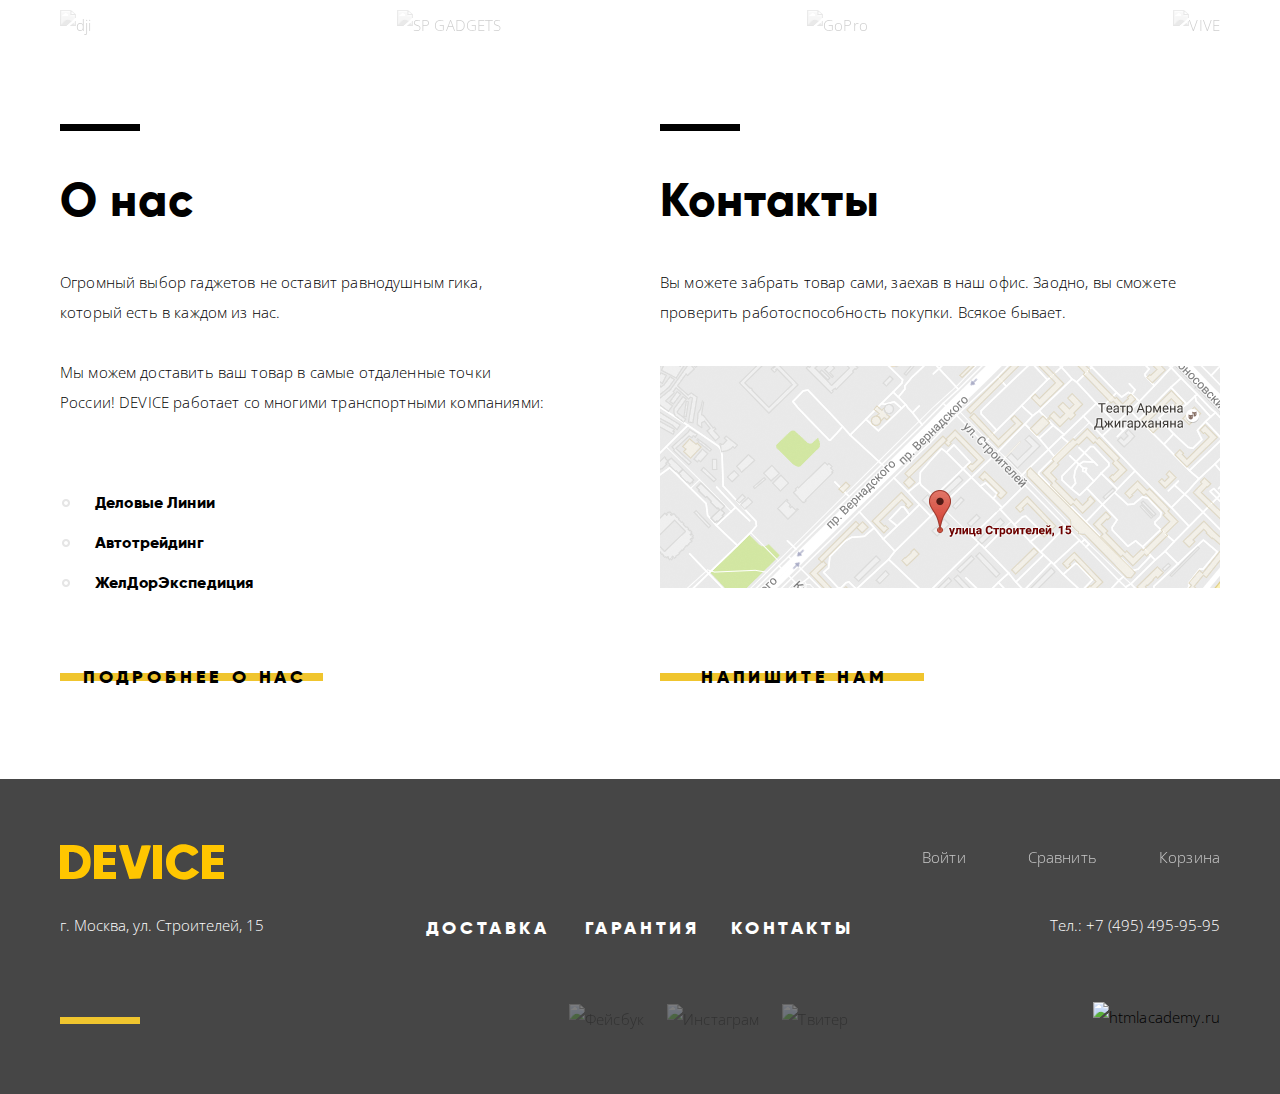
==== commit c43d40b9: "отформатирвал файл согласно кодгайду" ====
--- a/index.html
+++ b/index.html
@@ -212,7 +212,6 @@
             </a>
             <a href="catalog.html">Квадрокоптеры</a>
           </li>
-
         </ul>
       </section>
     </div>
@@ -294,7 +293,7 @@
             бывает.
           </p>
           <img class="map-open" src="img/map.jpg" width="560" height="222" alt="г. Москва, ул. Строителей, 15">
-          <a class="button modal-open" href="#">НАпишите нам</a>
+          <a class="button modal-open" href="writeus.html">Напишите нам</a>
         </section>
       </div>
     </div>
--- a/css/style.min.css
+++ b/css/style.min.css
@@ -0,0 +1 @@
+a,body{color:#000}.header-seach::after,.search-button::after{content:"";position:absolute}body{min-width:1180px;margin:0;padding:0;font-weight:300;font-size:15px;line-height:30px;font-family:"Open Sans",Arial,sans-serif;letter-spacing:.15px}.button,.site-navigation{font-weight:700;font-size:18px;line-height:24px;font-family:Gilroy,Arial,sans-serif;text-transform:uppercase}a{text-decoration:none}img{max-width:100%;height:auto}@font-face{font-weight:300;font-family:Gilroy;src:url(../fonts/gilroy/gilroylight.woff),url(../fonts/gilroy/gilroylight.woff2)}@font-face{font-weight:700;font-family:Gilroy;src:url(../fonts/gilroy/gilroyextrabold.woff),url(../fonts/gilroy/gilroyextrabold.woff2)}.visually-hidden:not(:focus):not(:active),input[type=checkbox].visually-hidden,input[type=radio].visually-hidden{position:absolute;width:1px;height:1px;margin:-1px;padding:0;overflow:hidden;white-space:nowrap;border:0;clip:rect(0 0 0 0);clip-path:inset(100%);-webkit-clip-path:inset(100%)}.container{width:1160px;margin:0 auto;padding:0 10px}.button{position:relative;z-index:1;display:inline-block;margin:0;vertical-align:top;letter-spacing:3.8px;background:-webkit-linear-gradient(transparent 16px,#f0c52e 16px,#f0c52e 24px,transparent 24px);background:-o-linear-gradient(transparent 16px,#f0c52e 16px,#f0c52e 24px,transparent 24px);background:linear-gradient(transparent 16px,#f0c52e 16px,#f0c52e 24px,transparent 24px);border:none;padding:8px 35px 8px 45px}.button:hover{background:#f0c52e}.button:active{color:rgba(0,0,0,.3)}.main-header{position:relative;margin:40px 0 0;background-color:#f8e296;padding:43px 56px 33px 59px}.main-header-logo{position:absolute;top:-19px;left:60px}.main-header-logo:hover{opacity:.6}.main-header-logo:active{opacity:.3}.header-seach{position:relative;margin:0 0 0 40px;padding:0}.header-seach::after{top:8px;left:-35px;width:15px;height:15px;background-image:url(../img/search.svg);background-repeat:no-repeat}.header-seach-input[type=search]::-webkit-search-cancel-button,.header-seach-input[type=search]::-webkit-search-decoration,.header-seach-input[type=search]::-webkit-search-results-button,.header-seach-input[type=search]::-webkit-search-results-decoration{display:none}.search-button{position:absolute;top:-10px;left:318px;display:none;margin:0;padding:15px 20px;background-color:transparent;border:2px solid #000}.search-button::after{top:47px;right:85px;width:360px;height:2px;background-color:#000}.search-button:hover{color:#fff;background-color:#000}.search-button:active{color:rgba(255,255,255,.3)}.header-seach-input{width:280px;background-color:#f8e296;border:none;outline:0;opacity:.3}.header-seach-input:hover{opacity:1}.header-seach-input:active+.search-button,.header-seach-input:focus+.search-button{display:block}.user-navigation,.user-navigation-wrapper{display:-webkit-box;display:-ms-flexbox;padding:0}.user-navigation-wrapper{display:flex;flex-wrap:wrap;justify-content:space-between;margin:0;-webkit-box-pack:justify;-ms-flex-pack:justify;-ms-flex-wrap:wrap}.user-navigation{display:flex;flex-wrap:wrap;width:500px;margin:0 3px 0 0;list-style:none;-ms-flex-wrap:wrap}.user-navigation li{position:relative;margin:0;padding:0 0 0 25px}.user-navigation li:first-child::after,.user-navigation li:last-child::after,.user-navigation li:nth-child(2)::after{position:absolute;background-repeat:no-repeat;content:""}.user-navigation-link-exit{margin-left:17px;opacity:.3}.user-navigation li:first-child::after{top:9px;left:-1px;width:13px;height:12px;background-image:url(../img/user.svg)}.user-navigation li:nth-child(2)::after{top:11px;left:6px;width:10px;height:10px;background-image:url(../img/compare.svg)}.user-navigation li:last-child::after{top:9px;left:2px;width:12px;height:12px;background-image:url(../img/cart.svg)}.user-navigation li:hover::after{opacity:.6}.user-navigation li:active::after{opacity:.3}.user-navigation li:nth-of-type(2){margin-right:40px;margin-left:auto}.main-navigation{margin:0;padding:0}.site-navigation{display:-webkit-box;display:-ms-flexbox;display:flex;flex-wrap:wrap;margin:39px 0 0;padding:0;list-style:none;letter-spacing:3.6px;-ms-flex-wrap:wrap}.site-navigation li{position:relative}.site-navigation li:nth-child(2){margin-right:34px;margin-left:322px}.site-navigation li:last-child{margin-left:auto}.main-navigation-catalog .site-navigation{margin-bottom:17px}.menu-catalog-wrapper{position:absolute;left:-59px;z-index:2;display:none;flex-wrap:wrap;width:1160px;margin:0;padding:28px 0 45px;background-color:#f8e296;-ms-flex-wrap:wrap}.partners-list,.slider{justify-content:space-between}.menu-catalog-list{margin:0;padding:0;list-style:none;font-weight:400;font-size:15px;line-height:30px;font-family:"Open Sans",Arial,sans-serif;text-transform:none;letter-spacing:.15px}.slide-item h2,.slide-item span,.slide-item-options th{font-family:Gilroy,Arial,sans-serif}.menu-catalog-list li:nth-child(n){margin:0 0 0 60px;padding:0}.menu::after{content:"";position:absolute;top:4px;right:-28px;width:16px;height:16px;background-image:url(../img/plus.svg);background-repeat:no-repeat;opacity:.3}.menu:hover .menu-catalog-wrapper{display:-webkit-box;display:-ms-flexbox;display:flex}.main-navigation a:focus,.main-navigation a:hover,.user-navigation a:focus,.user-navigation a:hover{opacity:.6}.main-navigation a:active,.popular-products-icon:active img,.user-navigation a:active{opacity:.3}.best-offer{position:relative;margin:0;padding:0}.slider{display:none;margin:0;padding:0 58px 0 60px;background-image:-webkit-linear-gradient(#f7e296 130px,#fff 130px);background-image:-o-linear-gradient(#f7e296 130px,#fff 130px);background-image:linear-gradient(#f7e296 130px,#fff 130px);-webkit-box-pack:justify;-ms-flex-pack:justify}.slide-item{position:relative;width:503px}.slide-item img{width:384px;height:486px;margin:19px 0 0 30px;padding:0}.slide-one img{height:486px}.slide-two img{height:485px}.slide-three img{height:334px;margin-top:56px;margin-left:0}.slide-item span{position:absolute;top:5px;right:-10px;z-index:0;font-weight:700;font-size:179px;line-height:179px;color:#fff;text-transform:uppercase;letter-spacing:.36px}.slide-item span::after{content:"";position:absolute;top:50px;left:-329px;z-index:1;width:100px;height:7px;background-color:#fff}.slide-three span::after,.slide-two span::after{left:-310px}.slide-item h2{position:relative;z-index:1;margin:98px 0 0;padding:0;font-weight:700;font-size:47px;line-height:56px;letter-spacing:.6px}.slide-item p{margin:20px 0 42px;padding:0}.slide-one p{width:490px}.slide-item-options{margin:48px 0 0;padding:0}.slide-item-options th{margin:0;padding:0 74px 0 0;font-weight:300;font-size:36px;line-height:48px;letter-spacing:.36px}.slide-item-options th:last-of-type{padding:0}.slide-item-options td{padding-top:5px;font-weight:300;font-size:13px;line-height:20px;text-align:left;letter-spacing:.13px}.popular-products-item a:last-child,.services-slide h2{font-weight:700;font-family:Gilroy,Arial,sans-serif}.slider-control{position:absolute;top:346px;left:999px;z-index:5}.slider-control label{position:relative;display:inline-block;margin-right:29px;vertical-align:top;cursor:pointer}.slider-input-radio[id=slide-one]~.slider-control label[for=slide-one]::before,.slider-input-radio[id=slide-two]~.slider-control label[for=slide-two]::before,.slider-input-radio[id=slide-three]~.slider-control label[for=slide-three]::before{content:"";position:absolute;top:0;left:0;width:12px;height:12px;background-image:url(../img/slider-button-empty.png);background-repeat:no-repeat}.slider-input-radio[id=slide-one]:checked~.slider-control label[for=slide-one]::before,.slider-input-radio[id=slide-two]:checked~.slider-control label[for=slide-two]::before,.slider-input-radio[id=slide-three]:checked~.slider-control label[for=slide-three]::before{content:"";position:absolute;top:0;left:0x;width:12px;height:12px;background-image:url(../img/slider-button.png);background-repeat:no-repeat}.slider-input-radio[id=slide-one]:checked~.slide-one,.slider-input-radio[id=slide-two]:checked~.slide-two,.slider-input-radio[id=slide-three]:checked~.slide-three{display:-webkit-box;display:-ms-flexbox;display:flex}.popular-products{margin:97px 0 0;padding:0}.popular-products-list{display:-webkit-box;display:-ms-flexbox;display:flex;flex-wrap:wrap;margin:0;padding:0;list-style:none;-ms-flex-wrap:wrap}.popular-products-item{margin-right:40px}.popular-products-item:nth-of-type(6n+6){margin-right:0}.popular-products-icon{display:block;-webkit-box-sizing:border-box;box-sizing:border-box;width:160px;height:160px;margin:0;padding:0;line-height:160px;text-align:center;background-color:rgba(240,197,46,.5)}.popular-products-icon img{display:inline-block;line-height:normal;vertical-align:middle}.popular-products-item:nth-of-type(2) img{vertical-align:bottom}.popular-products-item:nth-of-type(2) a:last-of-type{width:120px}.popular-products-icon:hover{background-color:rgba(240,197,46,1)}.popular-products-item a:last-child{display:block;width:160px;margin:33px 0 0;padding:0;font-size:18px;line-height:24px}.services{position:relative;z-index:2;margin:154px 0 0;padding:0}.services::after{content:"";position:absolute;top:27px;z-index:-1;width:100%;height:288px;background-color:#e5e5e5}.services-wrapper{display:-webkit-box;display:-ms-flexbox;display:flex}.services-control-button{position:relative;margin:0;padding:0}.services-control-button label{display:block;cursor:pointer}.services-control-button::after{content:"";position:absolute;top:-73px;left:277px;width:7px;height:319px;background-color:#000}.services-item{margin:0 0 30px;padding:0}.services-control-button .button{-webkit-box-sizing:border-box;box-sizing:border-box;width:160px;margin-bottom:24px}.services-control-button .button:first-of-type{margin-top:7px;padding-left:19px}.services-control-button .button:nth-of-type(2){margin-bottom:25px;padding-left:25px}.services-control-button .button:last-of-type{margin-bottom:0;padding-left:37px}.delivery{display:none;background-image:url(../img/delivery.png);background-repeat:no-repeat;background-position:557px 12px}.credit,.warranty{display:none;background-repeat:no-repeat;background-position:520px 0}.warranty{background-image:url(../img/warranty.png)}.credit{background-image:url(../img/credit-img.png)}.services-input-radio[id=services-delivery]:checked~.delivery,.services-input-radio[id=services-warranty]:checked~.warranty,.services-input-radio[id=services-credit]:checked~.credit,.services-slide-active{display:block}.services-slide{width:700px;margin-left:120px}.services-slide h2{margin:0 0 30px;padding:0;font-size:47px;line-height:48px;letter-spacing:1.25px}.services-slide p{width:460px;margin:0;padding:0;letter-spacing:.25px}.index-column h2,.main-title{letter-spacing:.7px;font-family:Gilroy,Arial,sans-serif;font-weight:700}.services-input-radio[id=services-delivery]:checked~.services-control-button label[for=services-delivery],.services-input-radio[id=services-warranty]:checked~.services-control-button label[for=services-warranty],.services-input-radio[id=services-credit]:checked~.services-control-button label[for=services-credit]{width:280px;color:#f0c52e;background:#000}.index-column,.partners-list{display:-webkit-box;display:-ms-flexbox}.partners{margin:233px 0 0;padding:0}.partners-list,.partners-list li{margin:0;padding:0}.partners-list{display:flex;list-style:none;-webkit-box-pack:justify;-ms-flex-pack:justify}.partners-logo{width:260px;height:100px;opacity:.2;-webkit-filter:grayscale(100%);filter:grayscale(100%)}.partners-logo:hover{opacity:1;-webkit-filter:none;filter:none}.index-column{display:flex;margin:84px 0 82px;padding:0}.index-column h2{margin:53px 0 43px;padding:0;font-size:47px;line-height:47px}.about-us,.index-column p{margin:0;padding:0}.about-us{position:relative;width:500px}.about-us::after{content:"";position:absolute;top:0;left:0;width:80px;height:7px;background-color:#000}.about-us p{width:486px;margin-bottom:30px}.about-us p:last-of-type{margin-bottom:66px}.about-us .button{margin-top:54px;padding-right:16px;padding-left:23px}.about-us-delivery{margin:0;padding:0 0 0 35px;list-style:none;font-weight:700;font-size:16px;line-height:40px;font-family:Gilroy,Arial,sans-serif}.about-us-delivery li{position:relative}.about-us-delivery li::after{content:"";position:absolute;top:16px;left:-33px;width:8px;height:8px;background-image:url(../img/list-icon.png);background-repeat:no-repeat;background-position:0 0}.breadcrumbs li::after,.contacts::after{height:7px;content:""}.contacts{position:relative;width:560px;margin-left:auto}.contacts::after{position:absolute;top:0;left:0;width:80px;background-color:#000}.contacts p{margin-bottom:39px}.contacts iframe{border:none}.contacts .button{margin-top:60px;padding-right:36px;padding-left:41px}.main-title{margin:37px 0 0 59px;padding:0;font-size:47px;line-height:48px}.breadcrumbs,.breadcrumbs a{color:rgba(0,0,0,.3);letter-spacing:0}.breadcrumbs{display:-webkit-box;display:-ms-flexbox;display:flex;margin:21px 0 0 59px;padding:0;list-style:none;font-size:14px}.breadcrumbs li{position:relative;margin-right:40px}.breadcrumbs li:last-child{margin-right:0}.breadcrumbs li::after{position:absolute;top:12px;right:-20px;width:4px;background-image:url(../img/nav-arrow.svg);background-repeat:no-repeat;opacity:1}.breadcrumbs li:nth-of-type(2)::after{right:-22px}.breadcrumbs li:last-child::after{display:none}.sort-list,.title-filter .container{display:-webkit-box;display:-ms-flexbox}.title-filter{width:100%;margin:43px 0 0;padding:0;background-image:-webkit-gradient(linear,left top,right top,from(#dbdbdb),color-stop(31.4%,#dbdbdb),color-stop(31.4%,#ebebeb),to(#ebebeb));background-image:-webkit-linear-gradient(left,#dbdbdb 0,#dbdbdb 31.4%,#ebebeb 31.4%,#ebebeb 100%);background-image:-o-linear-gradient(left,#dbdbdb 0,#dbdbdb 31.4%,#ebebeb 31.4%,#ebebeb 100%);background-image:linear-gradient(to right,#dbdbdb 0,#dbdbdb 31.4%,#ebebeb 31.4%,#ebebeb 100%)}.title-filter .container{display:flex}.title-filter b,.title-filter h2{margin:0;padding:23px 0;font-weight:700;font-size:16px;line-height:24px;font-family:Gilroy,Arial,sans-serif;text-transform:uppercase;letter-spacing:3.5px}.title-filter h2{-webkit-box-sizing:border-box;box-sizing:border-box;width:330px;padding-left:61px;background-color:#dbdbdb}.title-filter b{margin-right:52px;margin-left:71px}.sort-list{display:flex;margin:18px 0 0;padding:0;list-style:none;letter-spacing:0}.sort-list li{margin-right:29px}.sort-list li:last-child{margin-right:0}.sort-list:last-of-type{margin-top:19px;margin-left:auto}.sort-list:last-of-type li:first-of-type{margin:0 19px 0 0}.sort-list a{font-weight:700;font-size:14px;line-height:18px;opacity:.3}.catalog-item-name,.catalog-item-price,.filter-item legend,.pagination a{line-height:24px;font-family:Gilroy,Arial,sans-serif}.sort-list a:hover{opacity:.6}.sort-list .active,.sort-list a:active{opacity:1}.catalog-content{margin:0;padding:0;background-image:-webkit-gradient(linear,left top,right top,from(#ebebeb),color-stop(31.4%,#ebebeb),color-stop(31.4%,#fff),to(#fff));background-image:-webkit-linear-gradient(left,#ebebeb 0,#ebebeb 31.4%,#fff 31.4%,#fff 100%);background-image:-o-linear-gradient(left,#ebebeb 0,#ebebeb 31.4%,#fff 31.4%,#fff 100%);background-image:linear-gradient(to right,#ebebeb 0,#ebebeb 31.4%,#fff 31.4%,#fff 100%)}.catalog-content .container{display:-webkit-box;display:-ms-flexbox;display:flex;justify-content:space-between;-webkit-box-pack:justify;-ms-flex-pack:justify}.filters{width:330px;margin:0;padding:0;background-color:#ebebeb}.catalog{width:760px;margin:69px 0 0;padding:0}.catalog-list{display:-webkit-box;display:-ms-flexbox;display:flex;flex-wrap:wrap;justify-content:space-between;margin:0;padding:0;list-style:none;-webkit-box-pack:justify;-ms-flex-pack:justify;-ms-flex-wrap:wrap}.catalog-item-wrapper,.pagination{display:-webkit-box;display:-ms-flexbox;padding:0}.catalog-item{position:relative;width:360px;margin:0 0 46px;padding:0}.catalog-item:nth-of-type(n+3){margin-bottom:35px}.catalog-item:nth-of-type(4)::after{content:"";position:absolute;top:28px;right:27px;width:60px;height:61px;background-image:url(../img/new-icon.png);background-repeat:no-repeat}.catalog-item img{width:360px;height:380px;margin-bottom:23px}.catalog-item-wrapper{display:flex;justify-content:space-between;margin:0;-webkit-box-pack:justify;-ms-flex-pack:justify}.catalog-img{position:relative}.catalog-item-name{font-weight:700;font-size:18px;letter-spacing:.3px}.catalog-item:nth-of-type(2) .catalog-item-name{width:178px}.catalog-item:nth-of-type(4) .catalog-item-name{width:230px}.catalog-item-price{flex-shrink:0;font-weight:400;font-size:16px;-ms-flex-negative:0}.catalog-item-hover{position:absolute;top:0;left:0;display:none;width:360px;height:380px;margin:0;padding:0;vertical-align:middle;text-align:center;background-color:rgba(238,238,238,.7)}.catalog-item-hover .button{margin-top:180px}.catalog-item-hover .button:hover{background:#ffc600}.catalog-item-hover a:last-of-type{display:block;font-weight:300;font-size:13px;opacity:.5}.catalog-item-hover a:last-of-type:hover{opacity:1}.catalog-item-hover a:last-of-type:active{opacity:.2}.catalog-img:hover .catalog-item-hover{display:block}.pagination{display:flex;width:760px;margin:0 0 77px;background-color:#ebebeb}.footer-wrapper,.pagination-list{display:-webkit-box;display:-ms-flexbox}.pagination>a:active,.pagination>a:hover{background-color:#d8d8d8}.pagination a{margin:0;font-weight:700;font-size:16px;text-transform:uppercase;letter-spacing:3.5px;padding:24px 30px 22px}.pagination>a:first-of-type{margin-right:193px}.pagination>a:last-of-type{margin-left:auto;padding-right:26px}.pagination>a:active{opacity:.3}.pagination-list{display:flex;justify-content:space-between;margin:21px 0 0;padding:0;list-style:none;-webkit-box-pack:justify;-ms-flex-pack:justify}.pagination-list a{padding:14px;opacity:.3}.pagination-list .active{opacity:1}.filter{width:200px;margin:69px 0 0 59px;padding:0}.filter .filter-item{margin:0;padding:0;border:none}.filter-item legend{width:200px;margin-bottom:35px;padding-top:10px;font-weight:700;font-size:18px;border-top:2px solid #000}.filter-item:nth-of-type(2) legend,.filter-item:nth-of-type(3) legend{margin-bottom:23px}.filter-item:last-of-type{margin-top:26px;margin-bottom:0}.range-controls{position:relative;padding-bottom:34px}.range-controls .scale{width:196px;height:2px;background-color:#dbdbdb}.range-controls .bar{width:110px;height:2px;background-color:#91c92f}.range-controls .toggle{position:absolute;top:-10px;left:0;width:4px;height:4px;padding:0;background-color:#ababab;border:8px solid #fff;border-radius:50%;-webkit-box-shadow:0 2px 1px 0 #cfcfcf;box-shadow:0 2px 1px 0 #cfcfcf}.range-controls .toggle-min{left:-5px}.range-controls .toggle-max{left:109px}.range-controls label{display:inline-block;vertical-align:top;opacity:.2}.range-controls input{width:40px;margin-top:11px;background-color:#ebebeb;border:none}.range-controls input:first-child{margin-right:27px}.filter-list{margin:0;padding:0;list-style:none}.filter-list li{margin-bottom:10px;margin-left:40px}.filter-list label{position:relative;display:block;font-size:14px;letter-spacing:.2px;cursor:pointer}.filter-input-checkbox+label::before,.filter-input-checkbox:checked+label::before{content:"";position:absolute;top:2px;left:-41px;width:27px;height:23px}.modal-write-us label,.site-navigation-footer a{font-size:18px;line-height:24px;font-family:Gilroy,Arial,sans-serif}.filter-input-checkbox+label::before{background-image:url(../img/checkbox-off.svg);background-repeat:no-repeat}.filter-input-checkbox:checked+label::before{background-image:url(../img/checkbox-on.svg);background-repeat:no-repeat}.filter-input-radio+label::before,.filter-input-radio:checked+label::before{top:2px;left:-41px;width:25px;height:25px;background-repeat:no-repeat;content:"";position:absolute}.filter-input-radio+label::before{background-image:url(../img/radio-off.svg)}.filter-input-radio:checked+label::before{background-image:url(../img/radio-on.svg)}.filter-input-checkbox:checked:focus+label,.filter-input-checkbox:focus+label,.filter-input-radio:checked:focus+label,.filter-input-radio:focus+label{border:1.5px solid #86a8df;border-radius:5%}.filter-input-checkbox:checked:hover+label::before,.filter-input-checkbox:hover+label::before,.filter-input-radio:checked:hover+label::before,.filter-input-radio:hover+label::before{opacity:.6}.filter-input-checkbox:active+label::before,.filter-input-checkbox:checked:active+label::before,.filter-input-radio:active+label::before,.filter-input-radio:checked:active+label::before{opacity:1}.filter-input-checkbox:checked:disabled+label,.filter-input-checkbox:checked:disabled+label::before,.filter-input-checkbox:disabled+label,.filter-input-checkbox:disabled+label::before,.filter-input-radio:checked:disabled+label,.filter-input-radio:checked:disabled+label::before,.filter-input-radio:disabled+label,.filter-input-radio:disabled+label::before{opacity:.25}.filter-button{width:200px;margin-top:26px;padding-left:40px;border:none}.main-footer{width:100%;margin:0 auto;padding:60px 0;background:#464646}.footer-wrapper{display:flex;margin:0 0 21px;padding:0}.site-navigation-footer,.user-navigation-footer{display:-webkit-box;display:-ms-flexbox;list-style:none}.footer-wrapper:nth-last-of-type(2){justify-content:space-between;margin-bottom:59px;-webkit-box-pack:justify;-ms-flex-pack:justify}.footer-wrapper:last-of-type{margin-bottom:0}.footer-logo svg{padding-top:5px}.footer-logo:hover{opacity:.6}.footer-logo:active{opacity:.3}.user-navigation-footer{display:flex;margin:0 0 0 auto;padding:0}.user-navigation-footer li{position:relative;margin-top:3px;margin-left:62px}.user-navigation-footer li:first-child{margin-left:0}.user-navigation-footer li:first-child::after{content:"";position:absolute;top:9px;left:-26px;width:13px;height:12px;background-image:url(../img/user-icon.png);background-repeat:no-repeat}.user-navigation-footer li:last-child::after,.user-navigation-footer li:nth-of-type(2)::after{content:"";position:absolute;left:-20px;width:13px;height:12px;background-repeat:no-repeat}.user-navigation-footer li:nth-of-type(2)::after{top:11px;background-image:url(../img/compare-icon.png)}.user-navigation-footer li:last-child::after{top:8px;background-image:url(../img/cart-icon.png)}.user-navigation-footer li:hover::after{opacity:.6}.user-navigation-footer li:active::after{opacity:.3}.user-navigation-footer a{color:#fff;opacity:.7}.user-navigation-footer a:hover{opacity:1}.user-navigation-footer .user-navigation-link-exit,.user-navigation-footer a:active{opacity:.3}.contacts-footer,.phone-footer{letter-spacing:0}.site-navigation-footer{display:flex;flex-wrap:wrap;margin:3px 0 0;padding:0;-ms-flex-wrap:wrap}.site-navigation-footer li{margin:0 35px 0 0;padding:0}.site-navigation-footer li:nth-of-type(2){margin-right:32px}.site-navigation-footer a{font-weight:700;color:#fff;text-transform:uppercase;letter-spacing:3.6px}.copyright-icon:hover,.site-navigation-footer a:hover{opacity:.6}.copyright-icon:active,.site-navigation-footer a:active,.social li{opacity:.3}.footer-wrapper b{font-weight:300;color:#fff}.social{display:-webkit-box;display:-ms-flexbox;display:flex;margin:2px 0 0 429px;padding:0;list-style:none}.social li{margin-right:23px}.social li:hover{opacity:.6}.social li:active{opacity:.1}.decorative-line{width:80px;height:7px;margin-top:15px;background-color:#f0c52e}.copyright-icon{margin-left:auto}@-webkit-keyframes bounce{0%{-webkit-transform:translateY(-1000px);transform:translateY(-1000px)}70%{-webkit-transform:translateY(30px);transform:translateY(30px)}90%{-webkit-transform:translateY(-20px);transform:translateY(-20px)}100%{-webkit-transform:translateY(0);transform:translateY(0)}}@keyframes bounce{0%{-webkit-transform:translateY(-1000px);transform:translateY(-1000px)}70%{-webkit-transform:translateY(30px);transform:translateY(30px)}90%{-webkit-transform:translateY(-20px);transform:translateY(-20px)}100%{-webkit-transform:translateY(0);transform:translateY(0)}}@-webkit-keyframes shake{0%,100%{-webkit-transform:translateY(0);transform:translateY(0)}10%,30%,50%,70%,90%{-webkit-transform:translateX(-10px);transform:translateX(-10px)}20%,40%,60%,80%{-webkit-transform:translateX(10px);transform:translateX(10px)}}@keyframes shake{0%,100%{-webkit-transform:translateY(0);transform:translateY(0)}10%,30%,50%,70%,90%{-webkit-transform:translateX(-10px);transform:translateX(-10px)}20%,40%,60%,80%{-webkit-transform:translateX(10px);transform:translateX(10px)}}.modal{position:fixed;z-index:3;-webkit-box-shadow:0 0 10px rgba(0,0,0,.5);box-shadow:0 0 10px rgba(0,0,0,.5)}.modal-write-us{position:fixed;top:50%;left:50%;display:none;margin-top:-270px;margin-left:-480px;padding:80px 100px;background-color:#fff}.modal-write-us-wrapper{display:-webkit-box;display:-ms-flexbox;display:flex;justify-content:space-between;margin:0 0 35px;padding:0;-webkit-box-pack:justify;-ms-flex-pack:justify}.modal-write-us p{width:360px;margin:0;padding:0}.modal-write-us p:first-of-type{margin-right:40px}.modal-write-us label{font-weight:700}.modal-write-us input{width:360px}.modal-write-us textarea{width:760px;height:156px}.modal-write-us input,.modal-write-us textarea{-webkit-box-sizing:border-box;box-sizing:border-box;padding:15px 20px;font-size:14px;line-height:18px;background-color:#f2f2f2;border:2px solid transparent;opacity:.4}.modal-write-us input:hover,.modal-write-us textarea:hover{background-color:#eaeaea}.modal-write-us input:focus,.modal-write-us textarea:focus{-webkit-box-sizing:border-box;box-sizing:border-box;background:#fff;border:2px solid #f8e296;outline:0;opacity:1}.modal-write-us input:active,.modal-write-us textarea:active{-webkit-box-sizing:border-box;box-sizing:border-box}.modal-write-us input:invalid,.modal-write-us textarea:invalid{background-color:#edb5b5;outline:0;opacity:.5}.modal-write-us .button{margin-top:40px}.modal-close{position:absolute;top:22px;right:22px;z-index:3;width:55px;height:55px;font-size:0;background-color:transparent;background-image:url(../img/modal-close.svg);background-repeat:no-repeat;border:none;border-radius:50%;cursor:pointer;opacity:.5}.modal-close:hover{opacity:1}.modal-close:active{opacity:.3}.popup-map{position:fixed;top:50%;left:50%;display:none;width:960px;height:559px;margin:-270px 0 0 -480px;padding:0}.popup-map iframe{position:relative;z-index:2;border:none}.popup-map img{position:absolute;top:0;left:0}.modal-show{display:block;-webkit-animation:bounce .7s;animation:bounce .7s}.modal-error{-webkit-animation:shake .6s;animation:shake .6s}